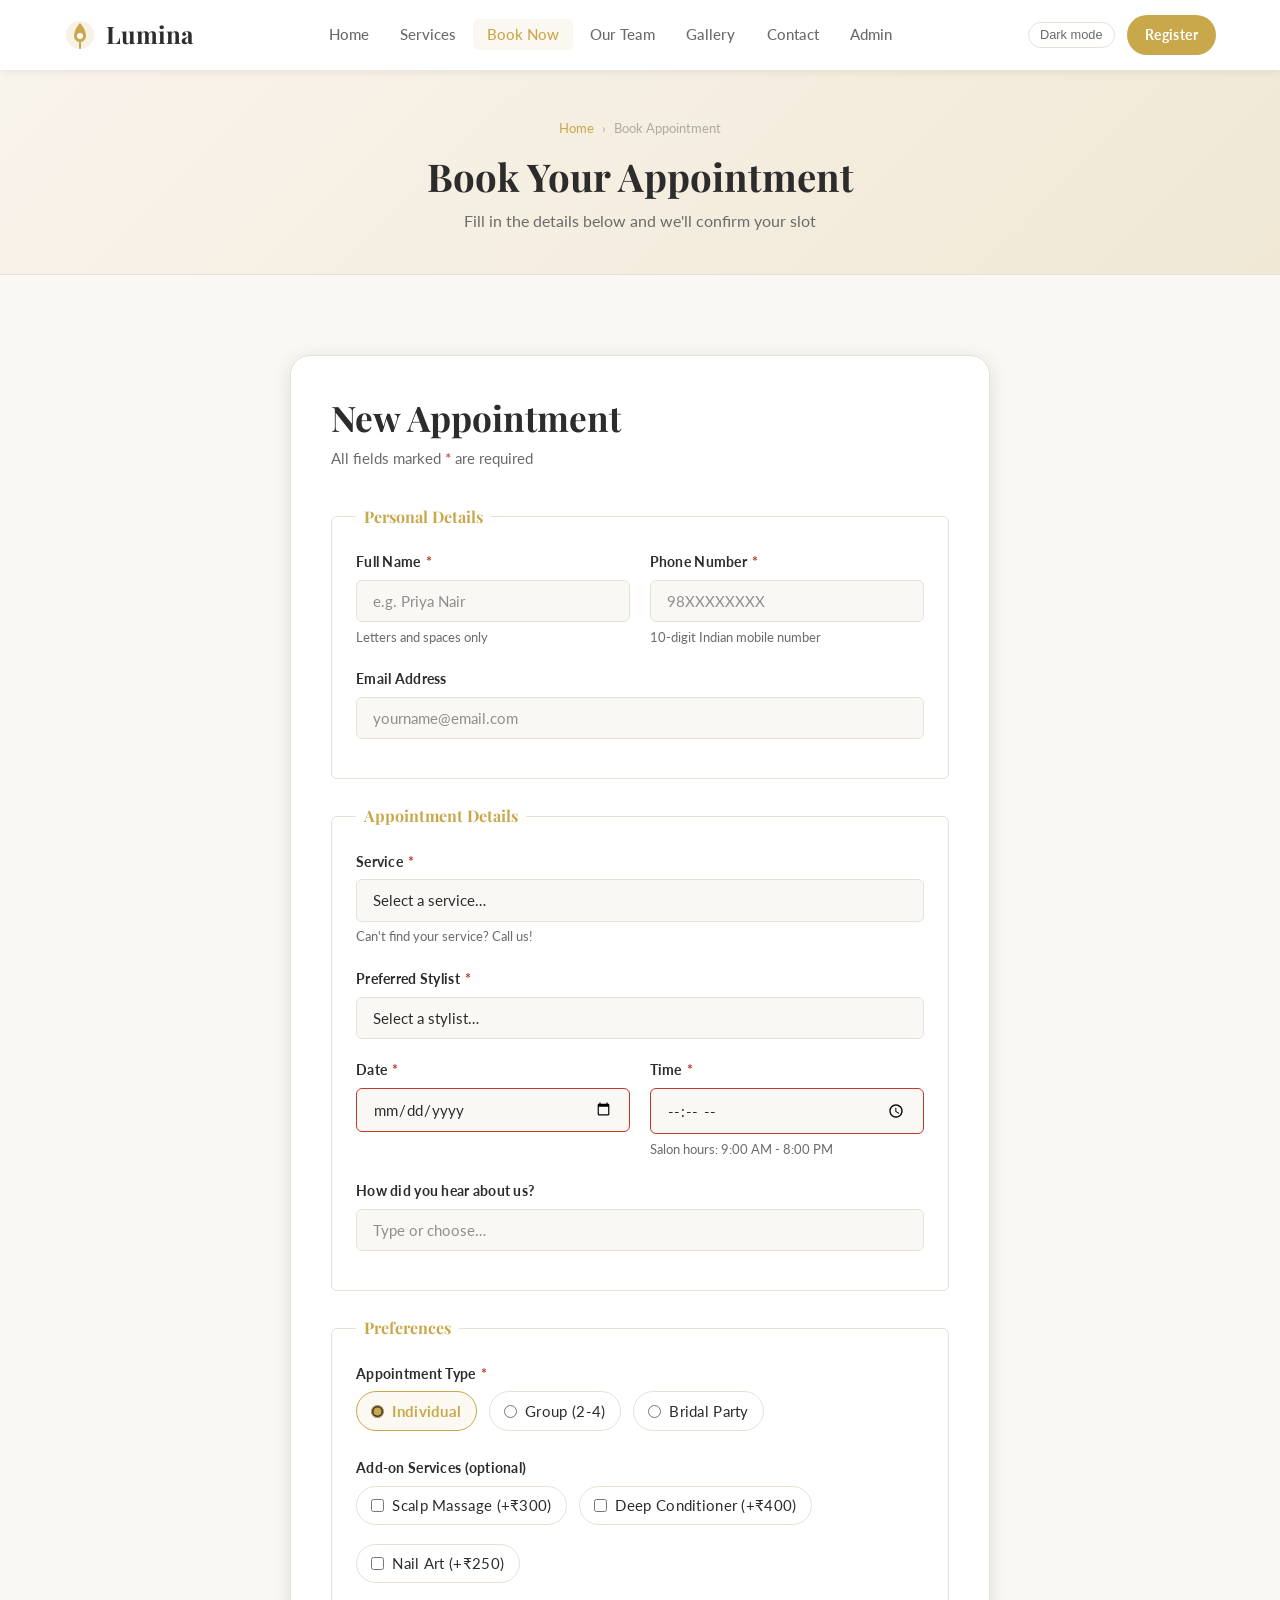
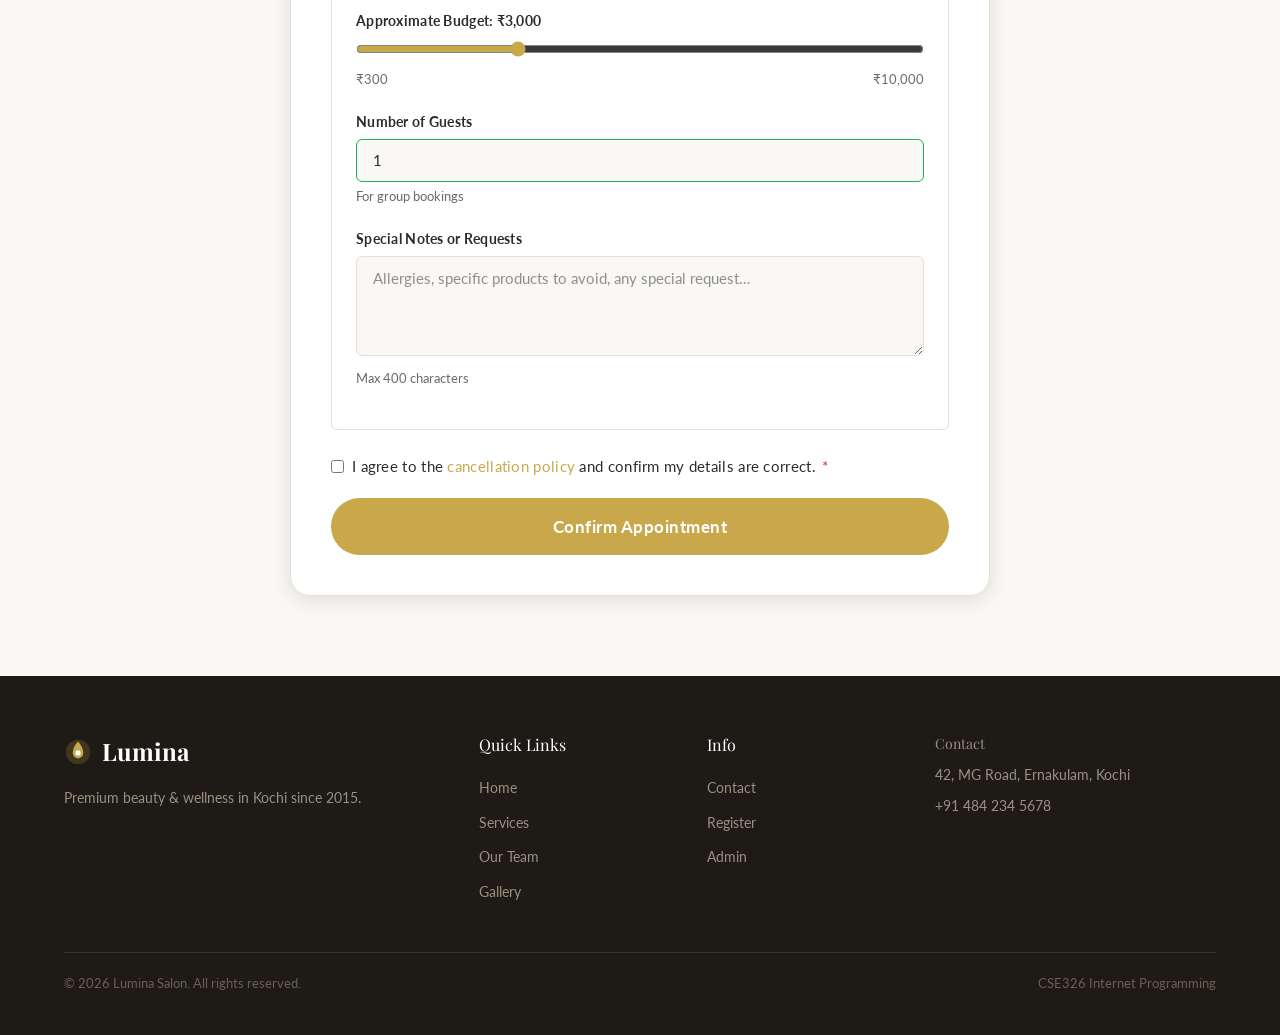
==== booking.html @ f9ce4bd1 "initial project setup: folder structure, gitignore, readme" ====
<!DOCTYPE html>
<html lang="en">
<head>
  <meta charset="UTF-8">
  <meta name="viewport" content="width=device-width, initial-scale=1.0">
  <title>Book an Appointment | Lumina Salon</title>
  <meta name="description" content="Book your salon appointment online at Lumina Salon, Kochi. Choose your service, stylist, and preferred time slot.">
  <meta name="keywords" content="book appointment, salon booking, Kochi salon">
  <meta property="og:title" content="Book Appointment | Lumina Salon">
  <meta property="og:type" content="website">
  <link rel="icon" href="assets/icons/favicon.svg" type="image/svg+xml">
  <link rel="preconnect" href="https://fonts.googleapis.com">
  <link rel="preconnect" href="https://fonts.gstatic.com" crossorigin>
  <link href="https://fonts.googleapis.com/css2?family=Playfair+Display:wght@400;700&family=Lato:wght@400;700&display=swap" rel="stylesheet">
  <link rel="stylesheet" href="css/style.css">
</head>
<body>

  <a href="#main-content" class="skip-link">Skip to content</a>

  <header class="site-header" role="banner">
    <nav class="nav-container" aria-label="Main navigation">
      <a href="index.html" class="nav-logo" aria-label="Lumina Salon home">
        <svg width="32" height="32" viewBox="0 0 32 32" fill="none" aria-hidden="true">
          <circle cx="16" cy="16" r="14" fill="#c9a84c" opacity="0.15"/>
          <path d="M16 4 C16 4 22 10 22 17 C22 20.3 19.3 23 16 23 C12.7 23 10 20.3 10 17 C10 10 16 4 16 4Z" fill="#c9a84c"/>
          <circle cx="16" cy="17" r="3" fill="#fff"/>
          <line x1="16" y1="23" x2="16" y2="29" stroke="#c9a84c" stroke-width="2" stroke-linecap="round"/>
        </svg>
        <span>Lumina</span>
      </a>
      <input type="checkbox" id="navToggle" class="nav-toggle" aria-hidden="true">
      <label for="navToggle" class="hamburger" aria-label="Toggle menu">
        <span></span><span></span><span></span>
      </label>
      <ul class="nav-links" role="list">
        <li><a href="index.html"        class="nav-link">Home</a></li>
        <li><a href="services.html"     class="nav-link">Services</a></li>
        <li><a href="booking.html"      class="nav-link">Book Now</a></li>
        <li><a href="staff.html"        class="nav-link">Our Team</a></li>
        <li><a href="gallery.html"      class="nav-link">Gallery</a></li>
        <li><a href="contact.html"      class="nav-link">Contact</a></li>
        <li><a href="appointments.html" class="nav-link">Admin</a></li>
      </ul>
      <div class="nav-actions">
        <button id="themeToggle" class="theme-toggle" aria-label="Toggle dark mode">Dark mode</button>
        <a href="register.html" class="btn btn-primary btn-sm">Register</a>
      </div>
    </nav>
  </header>

  <main id="main-content">

    <div class="page-hero">
      <div class="container">
        <nav aria-label="Breadcrumb" class="breadcrumb">
          <a href="index.html">Home</a>
          <span aria-hidden="true">›</span>
          <span aria-current="page">Book Appointment</span>
        </nav>
        <h1>Book Your Appointment</h1>
        <p>Fill in the details below and we'll confirm your slot</p>
      </div>
    </div>

    <!-- ======================================================
         BOOKING FORM
         Unit II: Forms, fieldset, legend, label-for pairing
         Unit II: input types: text, email, tel, date, time, select,
                  datalist, radio, checkbox, textarea, range
         Unit II: attributes: required, pattern, min, max,
                  placeholder, autocomplete
         Unit II: HTML5 validation
    ====================================================== -->
    <section class="section" aria-labelledby="booking-form-heading">
      <div class="container">
        <div class="form-card">
          <h2 id="booking-form-heading" class="form-title">New Appointment</h2>
          <p class="form-subtitle">All fields marked <span style="color:var(--color-danger)">*</span> are required</p>

          <form id="bookingForm" novalidate autocomplete="on">

            <!-- Personal details fieldset - Unit II: fieldset/legend -->
            <fieldset>
              <legend>Personal Details</legend>

              <div class="form-row">
                <div class="form-group">
                  <!-- Unit II: label for pairing -->
                  <label for="bookName">Full Name <span class="required">*</span></label>
                  <!-- Unit II: text input, required, pattern, placeholder, autocomplete -->
                  <input type="text" id="bookName" name="name"
                    required minlength="3" maxlength="60"
                    placeholder="e.g. Priya Nair"
                    autocomplete="name"
                    pattern="[A-Za-z\s]{3,60}"
                    aria-describedby="nameHint">
                  <small id="nameHint" class="form-hint">Letters and spaces only</small>
                </div>

                <div class="form-group">
                  <label for="bookPhone">Phone Number <span class="required">*</span></label>
                  <!-- Unit II: tel input, pattern for Indian mobile numbers -->
                  <input type="tel" id="bookPhone" name="phone"
                    required
                    placeholder="98XXXXXXXX"
                    autocomplete="tel"
                    pattern="[6-9][0-9]{9}"
                    maxlength="10"
                    aria-describedby="phoneHint">
                  <small id="phoneHint" class="form-hint">10-digit Indian mobile number</small>
                </div>
              </div>

              <div class="form-group">
                <label for="bookEmail">Email Address</label>
                <!-- Unit II: email input, autocomplete -->
                <input type="email" id="bookEmail" name="email"
                  placeholder="yourname@email.com"
                  autocomplete="email">
              </div>
            </fieldset>

            <!-- Appointment details fieldset -->
            <fieldset>
              <legend>Appointment Details</legend>

              <div class="form-group">
                <label for="bookService">Service <span class="required">*</span></label>
                <!-- Unit II: select element -->
                <select id="bookService" name="service" required aria-describedby="serviceHint">
                  <option value="" disabled selected>Select a service&hellip;</option>
                  <optgroup label="Hair">
                    <option value="Haircut & Styling">Haircut &amp; Styling - &#8377;800</option>
                    <option value="Blowout & Styling">Blowout &amp; Styling - &#8377;1,200</option>
                    <option value="Keratin Treatment">Keratin Treatment - &#8377;5,500</option>
                    <option value="Hair Coloring">Hair Coloring - &#8377;3,500</option>
                    <option value="Deep Conditioning">Deep Conditioning - &#8377;1,000</option>
                    <option value="Head Massage">Head Massage - &#8377;600</option>
                  </optgroup>
                  <optgroup label="Skin &amp; Beauty">
                    <option value="Classic Facial">Classic Facial - &#8377;1,800</option>
                    <option value="Anti-Ageing Facial">Anti-Ageing Facial - &#8377;2,800</option>
                    <option value="Eyebrow Threading & Shaping">Eyebrow Threading &amp; Shaping - &#8377;300</option>
                    <option value="Waxing (Full Body)">Waxing (Full Body) - &#8377;2,200</option>
                    <option value="Manicure & Pedicure Combo">Manicure &amp; Pedicure Combo - &#8377;1,500</option>
                  </optgroup>
                  <optgroup label="Bridal &amp; Special">
                    <option value="Bridal Makeup">Bridal Makeup - &#8377;8,000</option>
                    <option value="Party Makeup">Party Makeup - &#8377;3,500</option>
                  </optgroup>
                </select>
                <small id="serviceHint" class="form-hint">Can't find your service? Call us!</small>
              </div>

              <div class="form-group">
                <label for="bookStylist">Preferred Stylist <span class="required">*</span></label>
                <!-- Unit II: select, datalist alternative shown below -->
                <select id="bookStylist" name="stylist" required>
                  <option value="" disabled selected>Select a stylist&hellip;</option>
                  <option value="Meena Krishnan">Meena Krishnan</option>
                  <option value="Ritika Verma">Ritika Verma</option>
                  <option value="Sana Qureshi">Sana Qureshi</option>
                  <option value="Divya Pillai">Divya Pillai</option>
                </select>
              </div>

              <div class="form-row">
                <div class="form-group">
                  <label for="bookDate">Date <span class="required">*</span></label>
                  <!-- Unit II: date input, min attribute -->
                  <input type="date" id="bookDate" name="date"
                    required
                    autocomplete="off">
                </div>

                <div class="form-group">
                  <label for="bookTime">Time <span class="required">*</span></label>
                  <!-- Unit II: time input, min, max -->
                  <input type="time" id="bookTime" name="time"
                    required
                    min="09:00" max="20:00"
                    autocomplete="off"
                    aria-describedby="timeHint">
                  <small id="timeHint" class="form-hint">Salon hours: 9:00 AM - 8:00 PM</small>
                </div>
              </div>

              <!-- Unit II: datalist element -->
              <div class="form-group">
                <label for="bookReferral">How did you hear about us?</label>
                <input type="text" id="bookReferral" name="referral"
                  list="referralSources"
                  placeholder="Type or choose&hellip;"
                  autocomplete="off">
                <datalist id="referralSources">
                  <option value="Instagram">
                  <option value="Facebook">
                  <option value="Google Search">
                  <option value="Friend or Family">
                  <option value="Walk-in">
                  <option value="Other">
                </datalist>
              </div>
            </fieldset>

            <!-- Preferences fieldset -->
            <fieldset>
              <legend>Preferences</legend>

              <!-- Unit II: radio inputs -->
              <div class="form-group">
                <label>Appointment Type <span class="required">*</span></label>
                <div class="radio-group" role="radiogroup" aria-label="Appointment type">
                  <label class="radio-label">
                    <input type="radio" name="appointmentType" value="Individual" checked>
                    <span>Individual</span>
                  </label>
                  <label class="radio-label">
                    <input type="radio" name="appointmentType" value="Group">
                    <span>Group (2-4)</span>
                  </label>
                  <label class="radio-label">
                    <input type="radio" name="appointmentType" value="Bridal Party">
                    <span>Bridal Party</span>
                  </label>
                </div>
              </div>

              <!-- Unit II: checkbox inputs -->
              <div class="form-group">
                <label>Add-on Services (optional)</label>
                <div class="checkbox-group">
                  <label class="checkbox-label">
                    <input type="checkbox" name="addons" value="Scalp Massage">
                    <span>Scalp Massage (+&#8377;300)</span>
                  </label>
                  <label class="checkbox-label">
                    <input type="checkbox" name="addons" value="Deep Conditioner">
                    <span>Deep Conditioner (+&#8377;400)</span>
                  </label>
                  <label class="checkbox-label">
                    <input type="checkbox" name="addons" value="Nail Art">
                    <span>Nail Art (+&#8377;250)</span>
                  </label>
                </div>
              </div>

              <!-- Unit II: range input -->
              <div class="form-group">
                <label for="budgetRange">Approximate Budget: <strong id="budgetDisplay">&#8377;3,000</strong></label>
                <input type="range" id="budgetRange" name="budget"
                  min="300" max="10000" step="100" value="3000"
                  aria-label="Budget range">
                <div class="range-label">
                  <span>&#8377;300</span><span>&#8377;10,000</span>
                </div>
              </div>

              <!-- Unit II: number input -->
              <div class="form-group">
                <label for="guestCount">Number of Guests</label>
                <input type="number" id="guestCount" name="guestCount"
                  min="1" max="20" value="1"
                  placeholder="1"
                  aria-describedby="guestHint">
                <small id="guestHint" class="form-hint">For group bookings</small>
              </div>

              <!-- Unit II: textarea -->
              <div class="form-group">
                <label for="bookNotes">Special Notes or Requests</label>
                <textarea id="bookNotes" name="notes"
                  rows="3"
                  maxlength="400"
                  placeholder="Allergies, specific products to avoid, any special request&hellip;"
                  aria-describedby="notesHint"></textarea>
                <small id="notesHint" class="form-hint">Max 400 characters</small>
              </div>
            </fieldset>

            <div class="form-group">
              <label class="checkbox-label" style="border:none; padding:0;">
                <input type="checkbox" id="bookAgree" name="agree" required>
                <span>I agree to the <a href="contact.html">cancellation policy</a> and confirm my details are correct. <span class="required">*</span></span>
              </label>
            </div>

            <button type="submit" class="btn btn-primary w-full" style="font-size:1.05rem; padding:1rem;">
              Confirm Appointment
            </button>

          </form>
        </div>
      </div>
    </section>

  </main>

  <footer class="site-footer" role="contentinfo">
    <div class="container">
      <div class="footer-grid">
        <div class="footer-brand">
          <a href="index.html" class="nav-logo" style="margin-bottom:0.9rem; display:flex; color:#fff;">
            <svg width="28" height="28" viewBox="0 0 32 32" fill="none" aria-hidden="true">
              <circle cx="16" cy="16" r="14" fill="#c9a84c" opacity="0.2"/>
              <path d="M16 4 C16 4 22 10 22 17 C22 20.3 19.3 23 16 23 C12.7 23 10 20.3 10 17 C10 10 16 4 16 4Z" fill="#c9a84c"/>
              <circle cx="16" cy="17" r="3" fill="#fff"/>
            </svg>
            <span style="color:#fff;">Lumina</span>
          </a>
          <p class="footer-desc">Premium beauty &amp; wellness in Kochi since 2015.</p>
        </div>
        <div>
          <p class="footer-heading">Quick Links</p>
          <ul class="footer-links">
            <li><a href="index.html">Home</a></li>
            <li><a href="services.html">Services</a></li>
            <li><a href="staff.html">Our Team</a></li>
            <li><a href="gallery.html">Gallery</a></li>
          </ul>
        </div>
        <div>
          <p class="footer-heading">Info</p>
          <ul class="footer-links">
            <li><a href="contact.html">Contact</a></li>
            <li><a href="register.html">Register</a></li>
            <li><a href="appointments.html">Admin</a></li>
          </ul>
        </div>
        <address class="footer-contact" style="font-style:normal;">
          <p class="footer-heading" style="font-style:normal;">Contact</p>
          <p>42, MG Road, Ernakulam, Kochi</p>
          <p><a href="tel:+914842345678" style="color:#9a9080;">+91 484 234 5678</a></p>
        </address>
      </div>
      <div class="footer-bottom">
        <p>&copy; <time datetime="2026">2026</time> Lumina Salon. All rights reserved.</p>
        <p>CSE326 Internet Programming</p>
      </div>
    </div>
  </footer>

  <script src="js/store.js"></script>
  <script src="js/main.js"></script>
  <script>
    // Set min date to today
    var dateInput = document.getElementById("bookDate");
    if (dateInput) {
      dateInput.min = new Date().toISOString().slice(0, 10);
    }

    // Live budget display
    var rangeInput   = document.getElementById("budgetRange");
    var budgetDisplay = document.getElementById("budgetDisplay");
    if (rangeInput) {
      rangeInput.addEventListener("input", function () {
        budgetDisplay.textContent = "\u20B9" + parseInt(this.value).toLocaleString("en-IN");
      });
    }

    // Form submit handler
    var form = document.getElementById("bookingForm");
    if (form) {
      form.addEventListener("submit", function (e) {
        e.preventDefault();

        // Basic HTML5 validation check
        if (!form.checkValidity()) {
          form.reportValidity();
          return;
        }

        var data = {
          name:    document.getElementById("bookName").value.trim(),
          phone:   document.getElementById("bookPhone").value.trim(),
          email:   document.getElementById("bookEmail").value.trim(),
          service: document.getElementById("bookService").value,
          stylist: document.getElementById("bookStylist").value,
          date:    document.getElementById("bookDate").value,
          time:    document.getElementById("bookTime").value,
          notes:   document.getElementById("bookNotes").value.trim()
        };

        var result = addBooking(data);
        if (result.ok) {
          showToast("Appointment booked! We'll confirm shortly.");
          form.reset();
          budgetDisplay.textContent = "\u20B93,000";
        } else {
          showToast(result.message, "error");
        }
      });
    }
  </script>
</body>
</html>
---- css/style.css ----
/* ============================================================
   Lumina Salon - Main Stylesheet
   Course: CSE326 Internet Programming
   Unit III: External CSS, organized in sections
   ============================================================ */

/* Unit III: CSS Variables for the theme */
:root {
  --color-bg: #faf8f5;
  --color-surface: #ffffff;
  --color-primary: #c9a84c;        /* gold accent */
  --color-primary-dark: #a8873a;
  --color-secondary: #d4a0a0;      /* rose accent */
  --color-text: #2c2c2c;
  --color-text-muted: #6b6b6b;
  --color-border: #e8e0d5;
  --color-danger: #c0392b;
  --color-success: #27ae60;
  --color-warning: #e67e22;
  --color-info: #2980b9;

  --shadow-sm: 0 2px 8px rgba(0,0,0,0.07);
  --shadow-md: 0 4px 20px rgba(0,0,0,0.11);
  --shadow-lg: 0 8px 40px rgba(0,0,0,0.14);

  --radius-sm: 6px;
  --radius-md: 12px;
  --radius-lg: 20px;

  --font-heading: 'Playfair Display', Georgia, serif;
  --font-body: 'Lato', 'Segoe UI', Arial, sans-serif;

  --transition: 0.25s ease;
  --max-width: 1200px;
  --header-height: 70px;
}

/* Unit III: Dark theme via data attribute */
[data-theme="dark"] {
  --color-bg: #1a1814;
  --color-surface: #252220;
  --color-text: #f0ebe0;
  --color-text-muted: #a09880;
  --color-border: #3a3530;
}

/* ---- Reset & Base ---- */
*, *::before, *::after {
  box-sizing: border-box;
  margin: 0;
  padding: 0;
}

html {
  scroll-behavior: smooth;
  font-size: 16px; /* base for rem units - Unit III */
}

body {
  font-family: var(--font-body);
  background-color: var(--color-bg);
  color: var(--color-text);
  line-height: 1.65;
  min-height: 100vh;
  display: flex;
  flex-direction: column;
  transition: background-color var(--transition), color var(--transition);
}

/* Unit II: Skip to content - Accessibility */
.skip-link {
  position: absolute;
  top: -60px;
  left: 1rem;
  background: var(--color-primary);
  color: #fff;
  padding: 0.5rem 1rem;
  border-radius: var(--radius-sm);
  font-weight: 700;
  z-index: 9999;
  transition: top var(--transition);
}

.skip-link:focus {
  top: 1rem; /* Unit III: :focus pseudo-class */
}

/* ---- Typography - Unit III ---- */
h1, h2, h3, h4, h5 {
  font-family: var(--font-heading);
  color: var(--color-text);
  line-height: 1.25;
}

h1 { font-size: clamp(2rem, 5vw, 3.5rem); }
h2 { font-size: clamp(1.5rem, 3vw, 2.2rem); }
h3 { font-size: 1.3rem; }
h4 { font-size: 1.1rem; }

p { margin-bottom: 1rem; }

a {
  color: var(--color-primary);
  text-decoration: none;
  transition: color var(--transition);
}

/* Unit III: Attribute selector - links starting with https */
a[href^="https"]:not(.btn):not(.nav-link)::after {
  content: "";
}

a:hover { color: var(--color-primary-dark); }

img {
  max-width: 100%;
  display: block;
}

ul { list-style: none; }

main {
  flex: 1;
  padding-top: var(--header-height);
}

.container {
  width: 90%;
  max-width: var(--max-width);
  margin: 0 auto;
}

.section {
  padding: 5rem 0;
}

.section-title {
  text-align: center;
  margin-bottom: 0.5rem;
}

.section-subtitle {
  text-align: center;
  color: var(--color-text-muted);
  margin-bottom: 3rem;
  font-size: 1.05rem;
}

/* Unit III: ::first-letter pseudo-element */
.section-title::first-letter {
  color: var(--color-primary);
}

/* ---- Buttons - Unit III: transitions ---- */
.btn {
  display: inline-block;
  padding: 0.75rem 1.75rem;
  border-radius: 50px;
  font-family: var(--font-body);
  font-size: 0.95rem;
  font-weight: 700;
  cursor: pointer;
  border: 2px solid transparent;
  text-align: center;
  transition: background var(--transition), color var(--transition),
              transform var(--transition), box-shadow var(--transition);
  letter-spacing: 0.03em;
}

.btn:focus {
  outline: 3px solid var(--color-primary);
  outline-offset: 3px;
}

.btn-primary {
  background: var(--color-primary);
  color: #fff;
}

.btn-primary:hover {
  background: var(--color-primary-dark);
  color: #fff;
  transform: translateY(-2px);
  box-shadow: var(--shadow-md);
}

.btn-outline {
  background: transparent;
  border-color: var(--color-primary);
  color: var(--color-primary);
}

.btn-outline:hover {
  background: var(--color-primary);
  color: #fff;
  transform: translateY(-2px);
}

.btn-danger {
  background: var(--color-danger);
  color: #fff;
  padding: 0.4rem 0.9rem;
  font-size: 0.85rem;
}

.btn-danger:hover {
  background: #a93226;
  transform: none;
}

.btn-sm {
  padding: 0.4rem 1rem;
  font-size: 0.85rem;
}

/* Unit III: @keyframes - button pulse */
@keyframes pulse {
  0%, 100% { box-shadow: 0 0 0 0 rgba(201,168,76,0.4); }
  50% { box-shadow: 0 0 0 10px rgba(201,168,76,0); }
}

.btn-primary.pulse {
  animation: pulse 2s infinite;
}

/* ---- Header & Navigation - Unit III: Flexbox ---- */
.site-header {
  position: fixed;
  top: 0;
  left: 0;
  right: 0;
  height: var(--header-height);
  background: var(--color-surface);
  box-shadow: var(--shadow-sm);
  z-index: 1000;
  /* Unit III: Sticky positioning */
}

.nav-container {
  display: flex;             /* Unit III: Flexbox */
  align-items: center;
  justify-content: space-between;
  height: 100%;
  width: 90%;
  max-width: var(--max-width);
  margin: 0 auto;
}

.nav-logo {
  display: flex;
  align-items: center;
  gap: 0.6rem;
  font-family: var(--font-heading);
  font-size: 1.5rem;
  color: var(--color-text);
  font-weight: 700;
}

.nav-logo svg {
  flex-shrink: 0;
}

.nav-links {
  display: flex;
  gap: 0.25rem;
  align-items: center;
}

.nav-link {
  padding: 0.4rem 0.85rem;
  border-radius: var(--radius-sm);
  color: var(--color-text-muted);
  font-size: 0.92rem;
  font-weight: 500;
  transition: color var(--transition), background var(--transition);
}

.nav-link:hover,
.nav-link.active {
  color: var(--color-primary);
  background: rgba(201,168,76,0.08);
}

.nav-actions {
  display: flex;
  align-items: center;
  gap: 0.75rem;
}

/* Theme toggle */
.theme-toggle {
  background: none;
  border: 1.5px solid var(--color-border);
  border-radius: 50px;
  padding: 0.3rem 0.7rem;
  cursor: pointer;
  font-size: 0.8rem;
  color: var(--color-text-muted);
  transition: border-color var(--transition), color var(--transition);
}

.theme-toggle:hover {
  border-color: var(--color-primary);
  color: var(--color-primary);
}

/* Hamburger - pure CSS checkbox hack, Unit III */
.nav-toggle {
  display: none;
}

.hamburger {
  display: none;
  flex-direction: column;
  gap: 5px;
  cursor: pointer;
  padding: 4px;
}

.hamburger span {
  display: block;
  width: 24px;
  height: 2px;
  background: var(--color-text);
  transition: transform var(--transition), opacity var(--transition);
  border-radius: 2px;
}

/* ---- Hero Section ---- */
.hero {
  min-height: 92vh;
  display: flex;
  align-items: center;
  background: linear-gradient(135deg, #fdf6ec 0%, #f5e9d4 50%, #faf8f5 100%);
  position: relative;
  overflow: hidden;
}

/* Unit III: ::before pseudo-element for decorative background */
.hero::before {
  content: "";
  position: absolute;
  top: -100px;
  right: -100px;
  width: 500px;
  height: 500px;
  background: radial-gradient(circle, rgba(201,168,76,0.12) 0%, transparent 70%);
  border-radius: 50%;
}

.hero::after {
  content: "";
  position: absolute;
  bottom: -80px;
  left: -80px;
  width: 350px;
  height: 350px;
  background: radial-gradient(circle, rgba(212,160,160,0.1) 0%, transparent 70%);
  border-radius: 50%;
}

.hero-content {
  position: relative;
  z-index: 1;
  max-width: 650px;
}

/* Unit III: @keyframes animation */
@keyframes fadeSlideUp {
  from {
    opacity: 0;
    transform: translateY(30px);
  }
  to {
    opacity: 1;
    transform: translateY(0);
  }
}

.hero-content > * {
  animation: fadeSlideUp 0.7s ease both;
}

.hero-content h1 { animation-delay: 0.1s; }
.hero-content p  { animation-delay: 0.25s; }
.hero-content .hero-cta { animation-delay: 0.4s; }

.hero-tag {
  display: inline-block;
  background: rgba(201,168,76,0.12);
  color: var(--color-primary);
  padding: 0.3rem 1rem;
  border-radius: 50px;
  font-size: 0.85rem;
  font-weight: 700;
  letter-spacing: 0.08em;
  text-transform: uppercase;
  margin-bottom: 1rem;
}

.hero-title {
  margin-bottom: 1.25rem;
  color: var(--color-text);
}

.hero-title span {
  color: var(--color-primary);
}

.hero-desc {
  font-size: 1.1rem;
  color: var(--color-text-muted);
  margin-bottom: 2rem;
  max-width: 520px;
}

.hero-cta {
  display: flex;
  gap: 1rem;
  flex-wrap: wrap;
}

/* ---- Cards - Unit III: transitions, box-shadow ---- */
.cards-grid {
  display: grid;    /* Unit III: CSS Grid */
  grid-template-columns: repeat(auto-fit, minmax(260px, 1fr));
  gap: 1.75rem;
}

.card {
  background: var(--color-surface);
  border-radius: var(--radius-md);
  padding: 1.75rem;
  box-shadow: var(--shadow-sm);
  border: 1px solid var(--color-border);
  transition: transform var(--transition), box-shadow var(--transition);
}

.card:hover {
  transform: translateY(-5px);
  box-shadow: var(--shadow-md);
}

.card-icon {
  width: 50px;
  height: 50px;
  background: rgba(201,168,76,0.1);
  border-radius: var(--radius-sm);
  display: flex;
  align-items: center;
  justify-content: center;
  margin-bottom: 1rem;
}

.card-title {
  font-family: var(--font-heading);
  font-size: 1.15rem;
  margin-bottom: 0.4rem;
}

.card-price {
  color: var(--color-primary);
  font-weight: 700;
  font-size: 1.1rem;
  margin-bottom: 0.5rem;
}

.card-desc {
  color: var(--color-text-muted);
  font-size: 0.92rem;
}

/* ---- Service page cards ---- */
.service-card {
  background: var(--color-surface);
  border-radius: var(--radius-md);
  overflow: hidden;
  box-shadow: var(--shadow-sm);
  border: 1px solid var(--color-border);
  transition: transform var(--transition), box-shadow var(--transition);
}

.service-card:hover {
  transform: translateY(-6px);
  box-shadow: var(--shadow-md);
}

.service-card-img {
  width: 100%;
  height: 190px;
  object-fit: cover;
  background: linear-gradient(135deg, #f0e6d3, #e8d5b7);
}

.service-card-body {
  padding: 1.4rem;
}

.service-badge {
  display: inline-block;
  background: rgba(201,168,76,0.12);
  color: var(--color-primary);
  padding: 0.2rem 0.7rem;
  border-radius: 50px;
  font-size: 0.75rem;
  font-weight: 700;
  letter-spacing: 0.05em;
  text-transform: uppercase;
  margin-bottom: 0.6rem;
}

/* ---- Why Us section ---- */
.why-grid {
  display: grid;
  grid-template-columns: repeat(auto-fit, minmax(220px, 1fr));
  gap: 2rem;
  text-align: center;
}

.why-item .why-icon {
  width: 64px;
  height: 64px;
  background: linear-gradient(135deg, var(--color-primary), var(--color-secondary));
  border-radius: 50%;
  display: flex;
  align-items: center;
  justify-content: center;
  margin: 0 auto 1.1rem;
  color: #fff;
}

.why-title {
  font-family: var(--font-heading);
  font-size: 1.1rem;
  margin-bottom: 0.4rem;
}

/* ---- Testimonials ---- */
.testimonials-grid {
  display: grid;
  grid-template-columns: repeat(auto-fit, minmax(280px, 1fr));
  gap: 1.75rem;
}

.testimonial-card {
  background: var(--color-surface);
  border-radius: var(--radius-md);
  padding: 2rem;
  box-shadow: var(--shadow-sm);
  border: 1px solid var(--color-border);
  position: relative;
}

/* Unit III: ::before for decorative quote */
.testimonial-card::before {
  content: "\201C";
  font-family: var(--font-heading);
  font-size: 5rem;
  color: rgba(201,168,76,0.15);
  position: absolute;
  top: -10px;
  left: 1.2rem;
  line-height: 1;
}

.testimonial-stars {
  color: var(--color-primary);
  font-size: 1.1rem;
  margin-bottom: 0.75rem;
}

.testimonial-text {
  color: var(--color-text-muted);
  font-style: italic;
  margin-bottom: 1.2rem;
}

.testimonial-author {
  display: flex;
  align-items: center;
  gap: 0.75rem;
}

.testimonial-avatar {
  width: 44px;
  height: 44px;
  border-radius: 50%;
  background: linear-gradient(135deg, var(--color-primary), var(--color-secondary));
  display: flex;
  align-items: center;
  justify-content: center;
  color: #fff;
  font-weight: 700;
  font-size: 1rem;
  flex-shrink: 0;
}

.testimonial-name {
  font-weight: 700;
  font-size: 0.95rem;
}

.testimonial-role {
  font-size: 0.8rem;
  color: var(--color-text-muted);
}

/* ---- Tables - Unit II ---- */
.table-wrap {
  overflow-x: auto;
  border-radius: var(--radius-md);
  box-shadow: var(--shadow-sm);
  border: 1px solid var(--color-border);
}

table {
  width: 100%;
  border-collapse: collapse;
  background: var(--color-surface);
  font-size: 0.93rem;
}

caption {
  font-family: var(--font-heading);
  font-size: 1.1rem;
  font-weight: 700;
  padding: 1rem;
  text-align: left;
  color: var(--color-text);
}

thead tr {
  background: linear-gradient(135deg, var(--color-primary), var(--color-primary-dark));
  color: #fff;
}

thead th {
  padding: 1rem 1.1rem;
  text-align: left;
  font-size: 0.85rem;
  font-weight: 700;
  letter-spacing: 0.04em;
  text-transform: uppercase;
}

tbody tr {
  border-bottom: 1px solid var(--color-border);
  transition: background var(--transition);
}

/* Unit III: :nth-child pseudo-class */
tbody tr:nth-child(even) {
  background: rgba(201,168,76,0.03);
}

tbody tr:hover {
  background: rgba(201,168,76,0.07);
}

td {
  padding: 0.9rem 1.1rem;
  vertical-align: middle;
}

tfoot td {
  padding: 0.9rem 1.1rem;
  font-weight: 700;
  background: var(--color-bg);
  border-top: 2px solid var(--color-border);
}

/* ---- Forms - Unit II & III ---- */
.form-card {
  background: var(--color-surface);
  border-radius: var(--radius-lg);
  padding: 2.5rem;
  box-shadow: var(--shadow-md);
  border: 1px solid var(--color-border);
  max-width: 700px;
  margin: 0 auto;
}

.form-title {
  font-family: var(--font-heading);
  margin-bottom: 0.4rem;
}

.form-subtitle {
  color: var(--color-text-muted);
  margin-bottom: 2rem;
  font-size: 0.95rem;
}

fieldset {
  border: 1px solid var(--color-border);
  border-radius: var(--radius-sm);
  padding: 1.25rem 1.5rem;
  margin-bottom: 1.5rem;
}

legend {
  font-family: var(--font-heading);
  font-size: 1rem;
  font-weight: 700;
  color: var(--color-primary);
  padding: 0 0.5rem;
}

.form-group {
  margin-bottom: 1.2rem;
}

.form-row {
  display: grid;
  grid-template-columns: 1fr 1fr;
  gap: 1.2rem;
}

label {
  display: block;
  font-size: 0.88rem;
  font-weight: 700;
  color: var(--color-text);
  margin-bottom: 0.4rem;
  letter-spacing: 0.02em;
}

label .required {
  color: var(--color-danger);
  margin-left: 2px;
}

/* Unit III: Attribute selectors for form inputs */
input[type="text"],
input[type="email"],
input[type="tel"],
input[type="password"],
input[type="date"],
input[type="time"],
input[type="number"],
select,
textarea {
  width: 100%;
  padding: 0.7rem 1rem;
  border: 1.5px solid var(--color-border);
  border-radius: var(--radius-sm);
  font-family: var(--font-body);
  font-size: 0.95rem;
  color: var(--color-text);
  background: var(--color-bg);
  transition: border-color var(--transition), box-shadow var(--transition);
  appearance: none;
}

input:focus,
select:focus,
textarea:focus {
  outline: none;
  border-color: var(--color-primary);
  box-shadow: 0 0 0 3px rgba(201,168,76,0.15);
}

/* Unit III: :valid and :invalid pseudo-classes */
input:not(:placeholder-shown):valid {
  border-color: var(--color-success);
}

input:not(:placeholder-shown):invalid {
  border-color: var(--color-danger);
}

/* Unit III: ::placeholder pseudo-element */
input::placeholder,
textarea::placeholder {
  color: var(--color-text-muted);
  opacity: 0.75;
}

textarea {
  resize: vertical;
  min-height: 100px;
}

/* Custom radio and checkbox styling - Unit III */
.radio-group,
.checkbox-group {
  display: flex;
  flex-wrap: wrap;
  gap: 0.75rem;
  margin-top: 0.3rem;
}

.radio-label,
.checkbox-label {
  display: flex;
  align-items: center;
  gap: 0.5rem;
  cursor: pointer;
  font-weight: 400;
  font-size: 0.93rem;
  padding: 0.4rem 0.9rem;
  border: 1.5px solid var(--color-border);
  border-radius: 50px;
  transition: border-color var(--transition), background var(--transition);
  user-select: none;
}

/* Unit III: :checked pseudo-class */
.radio-label input:checked ~ span,
.checkbox-label input:checked ~ span {
  color: var(--color-primary);
  font-weight: 700;
}

.radio-label:has(input:checked),
.checkbox-label:has(input:checked) {
  border-color: var(--color-primary);
  background: rgba(201,168,76,0.07);
}

.radio-label input[type="radio"],
.checkbox-label input[type="checkbox"] {
  width: auto;
  accent-color: var(--color-primary);
}

/* Range slider */
input[type="range"] {
  width: 100%;
  accent-color: var(--color-primary);
  padding: 0;
}

.range-label {
  display: flex;
  justify-content: space-between;
  font-size: 0.8rem;
  color: var(--color-text-muted);
  margin-top: 0.3rem;
}

/* Unit III: :disabled pseudo-class */
input:disabled,
select:disabled,
textarea:disabled {
  opacity: 0.55;
  cursor: not-allowed;
  background: var(--color-border);
}

.form-hint {
  font-size: 0.8rem;
  color: var(--color-text-muted);
  margin-top: 0.3rem;
}

.form-error {
  font-size: 0.8rem;
  color: var(--color-danger);
  margin-top: 0.3rem;
  display: none;
}

/* ---- Status Badges ---- */
.badge {
  display: inline-block;
  padding: 0.25rem 0.75rem;
  border-radius: 50px;
  font-size: 0.78rem;
  font-weight: 700;
  letter-spacing: 0.04em;
  text-transform: uppercase;
}

.badge-pending   { background: rgba(230,126,34,0.12); color: var(--color-warning); }
.badge-confirmed { background: rgba(39,174,96,0.12);  color: var(--color-success); }
.badge-completed { background: rgba(41,128,185,0.12); color: var(--color-info); }
.badge-cancelled { background: rgba(192,57,43,0.12);  color: var(--color-danger); }

/* ---- Dashboard Cards ---- */
.dashboard-cards {
  display: grid;
  grid-template-columns: repeat(auto-fit, minmax(200px, 1fr));
  gap: 1.5rem;
  margin-bottom: 2.5rem;
}

.dash-card {
  background: var(--color-surface);
  border-radius: var(--radius-md);
  padding: 1.5rem;
  box-shadow: var(--shadow-sm);
  border-left: 4px solid var(--color-primary);
}

.dash-card-label {
  font-size: 0.82rem;
  font-weight: 700;
  color: var(--color-text-muted);
  letter-spacing: 0.05em;
  text-transform: uppercase;
  margin-bottom: 0.5rem;
}

.dash-card-value {
  font-family: var(--font-heading);
  font-size: 2rem;
  font-weight: 700;
  color: var(--color-primary);
}

/* ---- Gallery - Unit III: CSS Grid ---- */
.gallery-grid {
  display: grid;
  grid-template-columns: repeat(4, 1fr);   /* Unit III: CSS Grid */
  grid-auto-rows: 220px;
  gap: 1rem;
}

.gallery-item {
  overflow: hidden;
  border-radius: var(--radius-sm);
  position: relative;
  cursor: pointer;
}

/* Unit III: Child selector */
.gallery-item > img {
  width: 100%;
  height: 100%;
  object-fit: cover;
  transition: transform 0.4s ease;
}

.gallery-item:hover > img {
  transform: scale(1.07);
}

/* Gallery spans */
.gallery-item.wide  { grid-column: span 2; }
.gallery-item.tall  { grid-row: span 2; }

.gallery-overlay {
  position: absolute;
  inset: 0;
  background: linear-gradient(to top, rgba(0,0,0,0.6) 0%, transparent 50%);
  opacity: 0;
  transition: opacity var(--transition);
  display: flex;
  align-items: flex-end;
  padding: 1rem;
  color: #fff;
  font-size: 0.9rem;
}

.gallery-item:hover .gallery-overlay {
  opacity: 1;
}

/* ---- Staff profiles ---- */
.staff-grid {
  display: grid;
  grid-template-columns: repeat(auto-fit, minmax(240px, 1fr));
  gap: 2rem;
}

.staff-card {
  background: var(--color-surface);
  border-radius: var(--radius-md);
  overflow: hidden;
  box-shadow: var(--shadow-sm);
  border: 1px solid var(--color-border);
  text-align: center;
  transition: transform var(--transition), box-shadow var(--transition);
}

.staff-card:hover {
  transform: translateY(-5px);
  box-shadow: var(--shadow-md);
}

.staff-img {
  width: 100%;
  height: 220px;
  object-fit: cover;
  object-position: top;
}

.staff-body {
  padding: 1.4rem;
}

.staff-name {
  font-family: var(--font-heading);
  font-size: 1.15rem;
  margin-bottom: 0.2rem;
}

.staff-role {
  color: var(--color-primary);
  font-size: 0.85rem;
  font-weight: 700;
  letter-spacing: 0.04em;
  text-transform: uppercase;
  margin-bottom: 0.6rem;
}

.staff-bio {
  font-size: 0.88rem;
  color: var(--color-text-muted);
  margin-bottom: 1rem;
}

.staff-skills {
  display: flex;
  flex-wrap: wrap;
  gap: 0.4rem;
  justify-content: center;
}

.skill-tag {
  background: rgba(201,168,76,0.1);
  color: var(--color-primary);
  padding: 0.2rem 0.6rem;
  border-radius: 50px;
  font-size: 0.75rem;
  font-weight: 700;
}

/* ---- Footer - Unit II: footer semantic + Flexbox ---- */
.site-footer {
  background: #1e1a16;
  color: #c8bfb0;
  padding: 3.5rem 0 1.5rem;
  margin-top: auto;
}

.footer-grid {
  display: grid;
  grid-template-columns: 2fr 1fr 1fr 1.5fr;
  gap: 2.5rem;
  margin-bottom: 2.5rem;
}

.footer-brand .nav-logo {
  color: #fff;
  margin-bottom: 0.9rem;
}

.footer-desc {
  font-size: 0.88rem;
  line-height: 1.7;
  color: #9a9080;
}

.footer-heading {
  font-family: var(--font-heading);
  color: #fff;
  font-size: 1rem;
  margin-bottom: 1rem;
}

.footer-links li {
  margin-bottom: 0.5rem;
}

.footer-links a {
  color: #9a9080;
  font-size: 0.88rem;
  transition: color var(--transition);
}

.footer-links a:hover {
  color: var(--color-primary);
}

.footer-contact p {
  font-size: 0.88rem;
  color: #9a9080;
  margin-bottom: 0.5rem;
  display: flex;
  align-items: flex-start;
  gap: 0.5rem;
}

.footer-bottom {
  border-top: 1px solid #333;
  padding-top: 1.25rem;
  display: flex;
  justify-content: space-between;
  align-items: center;
  flex-wrap: wrap;
  gap: 0.5rem;
  font-size: 0.82rem;
  color: #6a6050;
}

/* ---- Page hero (inner pages) ---- */
.page-hero {
  background: linear-gradient(135deg, #f9f4ec 0%, #f0e8d5 100%);
  padding: 3rem 0 2.5rem;
  text-align: center;
  border-bottom: 1px solid var(--color-border);
}

.page-hero h1 {
  font-size: clamp(1.6rem, 3vw, 2.4rem);
  margin-bottom: 0.5rem;
}

.page-hero p {
  color: var(--color-text-muted);
  margin-bottom: 0;
}

/* Breadcrumb */
.breadcrumb {
  display: flex;
  align-items: center;
  gap: 0.5rem;
  font-size: 0.82rem;
  color: var(--color-text-muted);
  justify-content: center;
  margin-bottom: 0.75rem;
}

.breadcrumb a { color: var(--color-primary); }
.breadcrumb span { opacity: 0.5; }

/* ---- Toast notification ---- */
.toast-container {
  position: fixed;
  bottom: 2rem;
  right: 2rem;
  z-index: 9000;
  display: flex;
  flex-direction: column;
  gap: 0.75rem;
}

.toast {
  background: var(--color-surface);
  border-radius: var(--radius-md);
  padding: 1rem 1.5rem;
  box-shadow: var(--shadow-lg);
  border-left: 4px solid var(--color-success);
  font-size: 0.93rem;
  max-width: 320px;
  animation: slideInRight 0.3s ease;
}

.toast.error { border-left-color: var(--color-danger); }
.toast.warning { border-left-color: var(--color-warning); }

@keyframes slideInRight {
  from { opacity: 0; transform: translateX(50px); }
  to   { opacity: 1; transform: translateX(0); }
}

/* ---- Admin / Appointment table controls ---- */
.table-controls {
  display: flex;
  gap: 1rem;
  align-items: center;
  flex-wrap: wrap;
  margin-bottom: 1.5rem;
}

.search-input {
  flex: 1;
  min-width: 200px;
  padding: 0.65rem 1rem;
  border: 1.5px solid var(--color-border);
  border-radius: var(--radius-sm);
  font-family: var(--font-body);
  font-size: 0.93rem;
  background: var(--color-surface);
  color: var(--color-text);
  transition: border-color var(--transition);
}

.search-input:focus {
  outline: none;
  border-color: var(--color-primary);
}

.filter-select {
  padding: 0.65rem 1rem;
  border: 1.5px solid var(--color-border);
  border-radius: var(--radius-sm);
  font-family: var(--font-body);
  font-size: 0.93rem;
  background: var(--color-surface);
  color: var(--color-text);
  cursor: pointer;
}

/* ---- Login modal/page ---- */
.login-wrap {
  display: flex;
  align-items: center;
  justify-content: center;
  min-height: calc(100vh - var(--header-height));
  padding: 3rem 1rem;
}

.login-card {
  background: var(--color-surface);
  border-radius: var(--radius-lg);
  padding: 2.5rem;
  box-shadow: var(--shadow-md);
  width: 100%;
  max-width: 400px;
}

.login-logo {
  text-align: center;
  margin-bottom: 1.5rem;
}

/* ---- Opening hours & contact ---- */
.hours-table td, .hours-table th {
  padding: 0.7rem 1rem;
}

/* Unit III: :first-child pseudo-class */
.hours-table tbody tr:first-child {
  font-weight: 700;
}

/* ---- Video & Audio ---- */
.media-section {
  background: #1e1a16;
  padding: 4rem 0;
  color: #fff;
  text-align: center;
}

.media-section h2 {
  color: #fff;
  margin-bottom: 1rem;
}

video, audio {
  border-radius: var(--radius-md);
  max-width: 100%;
}

audio {
  width: 100%;
  margin-top: 1rem;
  accent-color: var(--color-primary);
}

/* ---- Map iframe ---- */
.map-wrap {
  border-radius: var(--radius-md);
  overflow: hidden;
  box-shadow: var(--shadow-sm);
  border: 1px solid var(--color-border);
}

.map-wrap iframe {
  width: 100%;
  height: 380px;
  border: none;
  display: block;
}

/* ---- Page-level grid layouts ---- */
.two-col {
  display: grid;
  grid-template-columns: 1fr 1fr;
  gap: 3rem;
  align-items: start;
}

.three-col {
  display: grid;
  grid-template-columns: repeat(3, 1fr);
  gap: 2rem;
}

/* ---- Availability table ---- */
.avail-table th,
.avail-table td {
  text-align: center;
  font-size: 0.85rem;
}

.avail-dot {
  display: inline-block;
  width: 10px;
  height: 10px;
  border-radius: 50%;
  background: var(--color-success);
}

.avail-dot.off {
  background: var(--color-border);
}

/* ---- Loader animation ---- */
@keyframes spin {
  to { transform: rotate(360deg); }
}

.loader {
  width: 32px;
  height: 32px;
  border: 3px solid var(--color-border);
  border-top-color: var(--color-primary);
  border-radius: 50%;
  animation: spin 0.7s linear infinite;
  margin: 2rem auto;
}

/* ---- SVG decorative divider ---- */
.divider-svg {
  display: block;
  width: 100%;
  height: 60px;
  overflow: hidden;
  line-height: 0;
}

/* ---- ::selection pseudo-element - Unit III ---- */
::selection {
  background: rgba(201,168,76,0.25);
  color: var(--color-text);
}

/* ---- Utility classes ---- */
.text-center { text-align: center; }
.text-muted  { color: var(--color-text-muted); }
.text-gold   { color: var(--color-primary); }
.mb-1  { margin-bottom: 0.5rem; }
.mb-2  { margin-bottom: 1rem; }
.mb-3  { margin-bottom: 1.5rem; }
.mb-4  { margin-bottom: 2rem; }
.mt-2  { margin-top: 1rem; }
.mt-3  { margin-top: 1.5rem; }
.d-none { display: none !important; }
.w-full { width: 100%; }

/* ---- Price table page specific ---- */
.price-category {
  font-family: var(--font-heading);
  font-size: 1.3rem;
  color: var(--color-primary);
  padding: 1rem 1.1rem 0.5rem;
  border-bottom: 2px solid var(--color-border);
}

/* ---- Sibling selector example - Unit III ---- */
.form-group input + .form-hint {
  display: block;
}

/* ============================================================
   RESPONSIVE - Mobile first, Unit III
   ============================================================ */

/* 480px breakpoint */
@media (max-width: 480px) {
  .hero { min-height: 80vh; padding: 2rem 0; }
  .hero-cta { flex-direction: column; }
  .form-row { grid-template-columns: 1fr; }
  .footer-grid { grid-template-columns: 1fr; }
  .gallery-grid { grid-template-columns: repeat(2, 1fr); grid-auto-rows: 150px; }
  .gallery-item.wide,
  .gallery-item.tall { grid-column: span 1; grid-row: span 1; }
  .two-col { grid-template-columns: 1fr; }
  .three-col { grid-template-columns: 1fr; }
  .dashboard-cards { grid-template-columns: 1fr 1fr; }
  .table-controls { flex-direction: column; }
  .search-input { min-width: 100%; }
}

/* 768px breakpoint */
@media (max-width: 768px) {
  .nav-links {
    display: none;
    flex-direction: column;
    position: absolute;
    top: var(--header-height);
    left: 0;
    right: 0;
    background: var(--color-surface);
    box-shadow: var(--shadow-md);
    padding: 1rem 1.5rem 1.5rem;
    gap: 0.25rem;
  }

  .nav-toggle:checked ~ .nav-links {
    display: flex;
  }

  .hamburger {
    display: flex;
  }

  .nav-toggle:checked ~ .hamburger span:nth-child(1) {
    transform: translateY(7px) rotate(45deg);
  }
  .nav-toggle:checked ~ .hamburger span:nth-child(2) {
    opacity: 0;
  }
  .nav-toggle:checked ~ .hamburger span:nth-child(3) {
    transform: translateY(-7px) rotate(-45deg);
  }

  .site-header {
    position: fixed;
  }

  .footer-grid { grid-template-columns: 1fr 1fr; }

  .gallery-grid {
    grid-template-columns: repeat(2, 1fr);
    grid-auto-rows: 180px;
  }

  .gallery-item.wide { grid-column: span 2; }
  .gallery-item.tall { grid-row: span 1; }

  .two-col { grid-template-columns: 1fr; gap: 2rem; }
  .three-col { grid-template-columns: 1fr 1fr; }
}

/* 1024px breakpoint */
@media (max-width: 1024px) {
  .footer-grid { grid-template-columns: 1fr 1fr; gap: 2rem; }
  .gallery-grid { grid-template-columns: repeat(3, 1fr); }
}
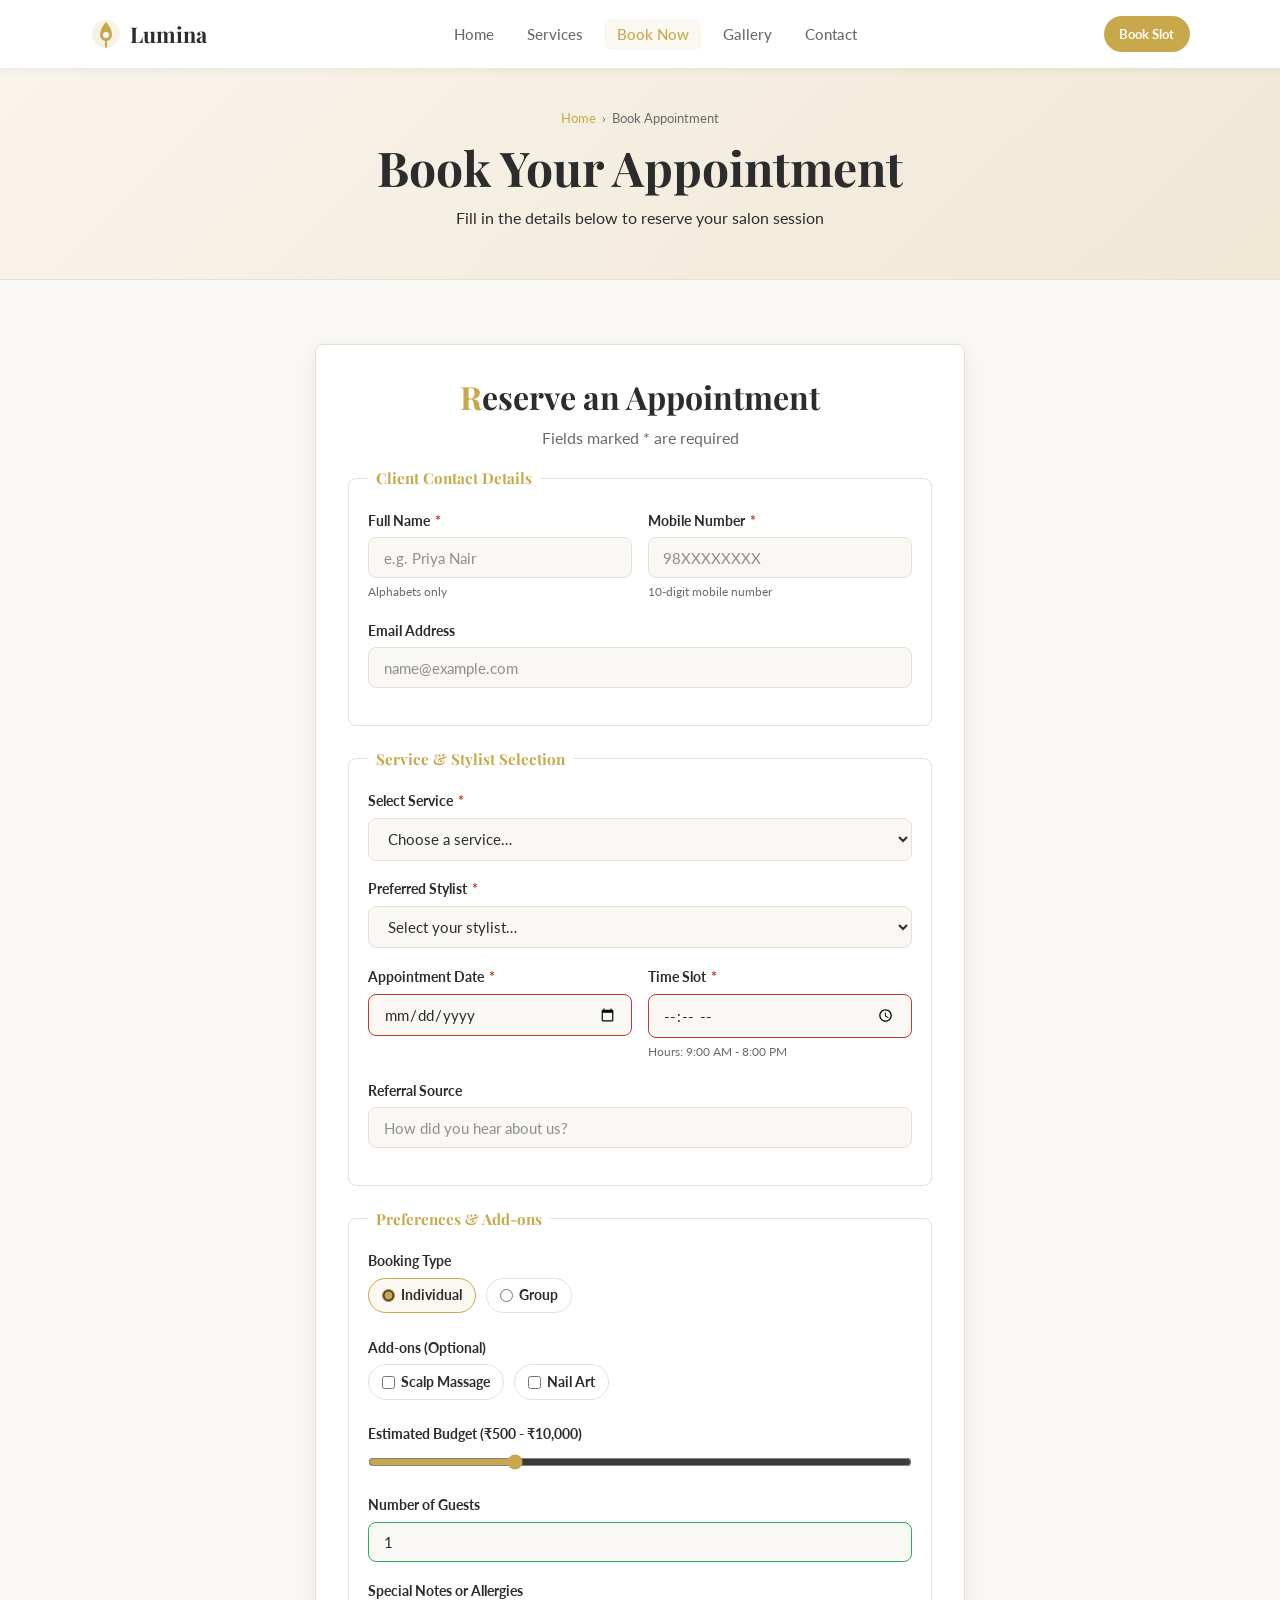
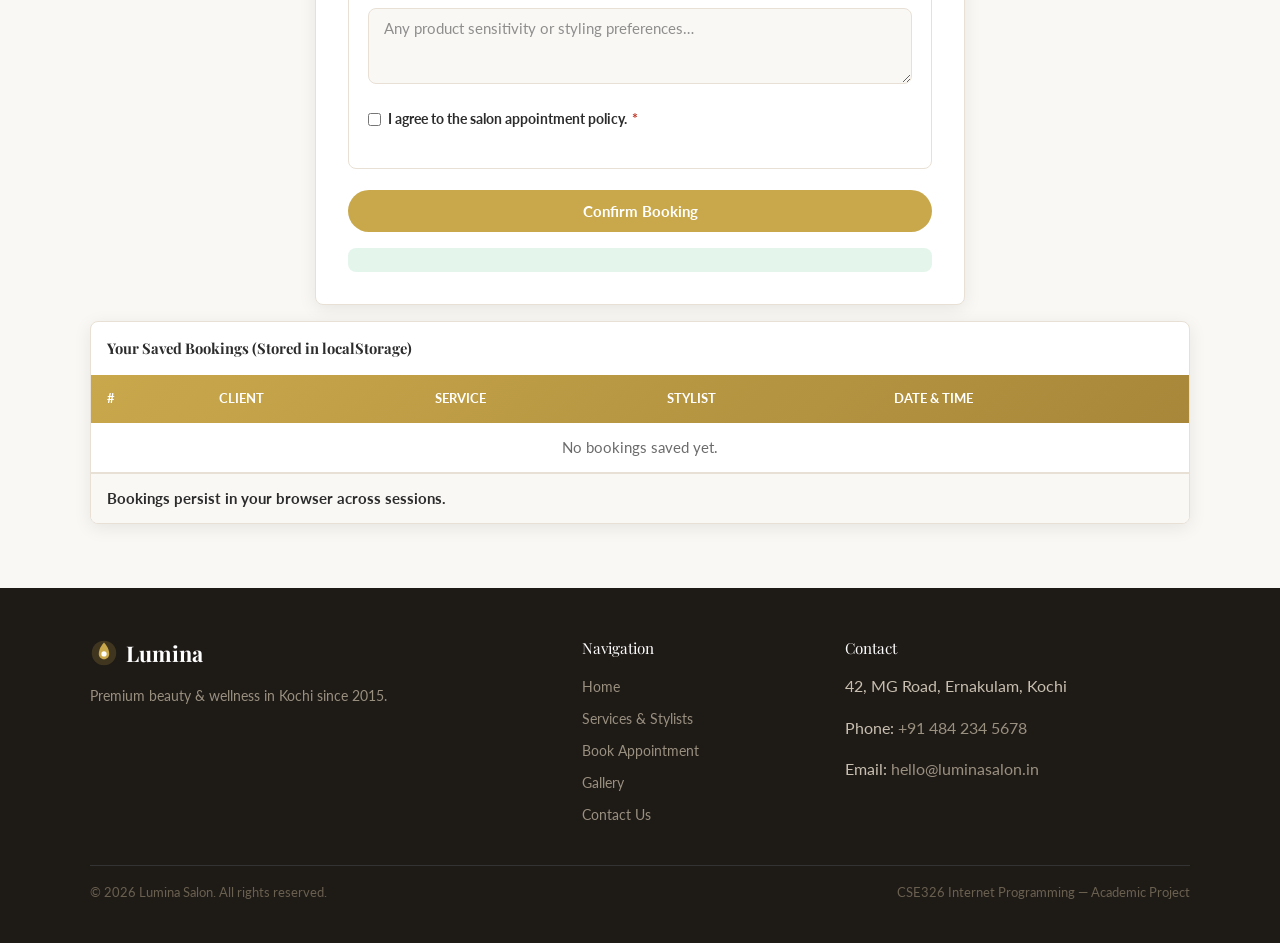
==== commit fd37ce16: "simplify to 5 pages and streamline js and css" ====
--- a/booking.html
+++ b/booking.html
@@ -1,13 +1,16 @@
 <!DOCTYPE html>
+<!-- Unit I: Valid HTML5 document structure -->
 <html lang="en">
 <head>
+  <!-- Unit I: SEO meta tags -->
   <meta charset="UTF-8">
   <meta name="viewport" content="width=device-width, initial-scale=1.0">
-  <title>Book an Appointment | Lumina Salon</title>
+  <title>Book an Appointment | Lumina Salon - Kochi</title>
   <meta name="description" content="Book your salon appointment online at Lumina Salon, Kochi. Choose your service, stylist, and preferred time slot.">
-  <meta name="keywords" content="book appointment, salon booking, Kochi salon">
+  <meta name="keywords" content="book appointment, salon booking, Kochi salon, hair, beauty">
   <meta property="og:title" content="Book Appointment | Lumina Salon">
   <meta property="og:type" content="website">
+  <meta property="og:url" content="https://pkneshwanorg-png.github.io/salon-management-system/booking.html">
   <link rel="icon" href="assets/icons/favicon.svg" type="image/svg+xml">
   <link rel="preconnect" href="https://fonts.googleapis.com">
   <link rel="preconnect" href="https://fonts.gstatic.com" crossorigin>
@@ -16,8 +19,10 @@
 </head>
 <body>
 
+  <!-- Unit II: Accessibility skip link -->
   <a href="#main-content" class="skip-link">Skip to content</a>
 
+  <!-- Unit II: Semantic header -->
   <header class="site-header" role="banner">
     <nav class="nav-container" aria-label="Main navigation">
       <a href="index.html" class="nav-logo" aria-label="Lumina Salon home">
@@ -29,22 +34,23 @@
         </svg>
         <span>Lumina</span>
       </a>
+
       <input type="checkbox" id="navToggle" class="nav-toggle" aria-hidden="true">
       <label for="navToggle" class="hamburger" aria-label="Toggle menu">
         <span></span><span></span><span></span>
       </label>
+
+      <!-- Unit I: Navigation hyperlinks (5 pages only) -->
       <ul class="nav-links" role="list">
-        <li><a href="index.html"        class="nav-link">Home</a></li>
-        <li><a href="services.html"     class="nav-link">Services</a></li>
-        <li><a href="booking.html"      class="nav-link">Book Now</a></li>
-        <li><a href="staff.html"        class="nav-link">Our Team</a></li>
-        <li><a href="gallery.html"      class="nav-link">Gallery</a></li>
-        <li><a href="contact.html"      class="nav-link">Contact</a></li>
-        <li><a href="appointments.html" class="nav-link">Admin</a></li>
+        <li><a href="index.html"    class="nav-link">Home</a></li>
+        <li><a href="services.html" class="nav-link">Services</a></li>
+        <li><a href="booking.html"  class="nav-link active" aria-current="page">Book Now</a></li>
+        <li><a href="gallery.html"  class="nav-link">Gallery</a></li>
+        <li><a href="contact.html"  class="nav-link">Contact</a></li>
       </ul>
-      <div class="nav-actions">
-        <button id="themeToggle" class="theme-toggle" aria-label="Toggle dark mode">Dark mode</button>
-        <a href="register.html" class="btn btn-primary btn-sm">Register</a>
+
+      <div>
+        <a href="booking.html" class="btn btn-primary btn-sm">Book Slot</a>
       </div>
     </nav>
   </header>
@@ -55,11 +61,11 @@
       <div class="container">
         <nav aria-label="Breadcrumb" class="breadcrumb">
           <a href="index.html">Home</a>
-          <span aria-hidden="true">›</span>
+          <span aria-hidden="true">&rsaquo;</span>
           <span aria-current="page">Book Appointment</span>
         </nav>
         <h1>Book Your Appointment</h1>
-        <p>Fill in the details below and we'll confirm your slot</p>
+        <p>Fill in the details below to reserve your salon session</p>
       </div>
     </div>
 
@@ -67,7 +73,7 @@
          BOOKING FORM
          Unit II: Forms, fieldset, legend, label-for pairing
          Unit II: input types: text, email, tel, date, time, select,
-                  datalist, radio, checkbox, textarea, range
+                  datalist, radio, checkbox, textarea, range, number
          Unit II: attributes: required, pattern, min, max,
                   placeholder, autocomplete
          Unit II: HTML5 validation
@@ -75,223 +81,199 @@
     <section class="section" aria-labelledby="booking-form-heading">
       <div class="container">
         <div class="form-card">
-          <h2 id="booking-form-heading" class="form-title">New Appointment</h2>
-          <p class="form-subtitle">All fields marked <span style="color:var(--color-danger)">*</span> are required</p>
+          <h2 id="booking-form-heading" class="section-title text-center">Reserve an Appointment</h2>
+          <p class="section-subtitle text-center text-muted mb-2">Fields marked <span class="req">*</span> are required</p>
 
           <form id="bookingForm" novalidate autocomplete="on">
 
-            <!-- Personal details fieldset - Unit II: fieldset/legend -->
+            <!-- Unit II: fieldset and legend -->
             <fieldset>
-              <legend>Personal Details</legend>
+              <legend>Client Contact Details</legend>
 
               <div class="form-row">
                 <div class="form-group">
-                  <!-- Unit II: label for pairing -->
-                  <label for="bookName">Full Name <span class="required">*</span></label>
-                  <!-- Unit II: text input, required, pattern, placeholder, autocomplete -->
+                  <!-- Unit II: label-for pairing -->
+                  <label for="bookName">Full Name <span class="req">*</span></label>
+                  <!-- Unit II: text input, required, pattern, minlength, maxlength, placeholder, autocomplete -->
                   <input type="text" id="bookName" name="name"
                     required minlength="3" maxlength="60"
                     placeholder="e.g. Priya Nair"
                     autocomplete="name"
-                    pattern="[A-Za-z\s]{3,60}"
-                    aria-describedby="nameHint">
-                  <small id="nameHint" class="form-hint">Letters and spaces only</small>
+                    pattern="[A-Za-z\s]{3,60}">
+                  <span class="form-hint">Alphabets only</span>
                 </div>
 
                 <div class="form-group">
-                  <label for="bookPhone">Phone Number <span class="required">*</span></label>
+                  <label for="bookPhone">Mobile Number <span class="req">*</span></label>
                   <!-- Unit II: tel input, pattern for Indian mobile numbers -->
                   <input type="tel" id="bookPhone" name="phone"
                     required
                     placeholder="98XXXXXXXX"
                     autocomplete="tel"
                     pattern="[6-9][0-9]{9}"
-                    maxlength="10"
-                    aria-describedby="phoneHint">
-                  <small id="phoneHint" class="form-hint">10-digit Indian mobile number</small>
+                    maxlength="10">
+                  <span class="form-hint">10-digit mobile number</span>
                 </div>
               </div>
 
               <div class="form-group">
                 <label for="bookEmail">Email Address</label>
-                <!-- Unit II: email input, autocomplete -->
+                <!-- Unit II: email input -->
                 <input type="email" id="bookEmail" name="email"
-                  placeholder="yourname@email.com"
+                  placeholder="name@example.com"
                   autocomplete="email">
               </div>
             </fieldset>
 
-            <!-- Appointment details fieldset -->
             <fieldset>
-              <legend>Appointment Details</legend>
-
-              <div class="form-group">
-                <label for="bookService">Service <span class="required">*</span></label>
-                <!-- Unit II: select element -->
-                <select id="bookService" name="service" required aria-describedby="serviceHint">
-                  <option value="" disabled selected>Select a service&hellip;</option>
-                  <optgroup label="Hair">
+              <legend>Service &amp; Stylist Selection</legend>
+
+              <div class="form-group">
+                <label for="bookService">Select Service <span class="req">*</span></label>
+                <!-- Unit II: select element with optgroup -->
+                <select id="bookService" name="service" required>
+                  <option value="" disabled selected>Choose a service&hellip;</option>
+                  <optgroup label="Hair Care">
                     <option value="Haircut & Styling">Haircut &amp; Styling - &#8377;800</option>
-                    <option value="Blowout & Styling">Blowout &amp; Styling - &#8377;1,200</option>
                     <option value="Keratin Treatment">Keratin Treatment - &#8377;5,500</option>
                     <option value="Hair Coloring">Hair Coloring - &#8377;3,500</option>
-                    <option value="Deep Conditioning">Deep Conditioning - &#8377;1,000</option>
-                    <option value="Head Massage">Head Massage - &#8377;600</option>
                   </optgroup>
-                  <optgroup label="Skin &amp; Beauty">
+                  <optgroup label="Skin & Beauty">
                     <option value="Classic Facial">Classic Facial - &#8377;1,800</option>
-                    <option value="Anti-Ageing Facial">Anti-Ageing Facial - &#8377;2,800</option>
-                    <option value="Eyebrow Threading & Shaping">Eyebrow Threading &amp; Shaping - &#8377;300</option>
-                    <option value="Waxing (Full Body)">Waxing (Full Body) - &#8377;2,200</option>
-                    <option value="Manicure & Pedicure Combo">Manicure &amp; Pedicure Combo - &#8377;1,500</option>
+                    <option value="Manicure & Pedicure">Manicure &amp; Pedicure - &#8377;1,500</option>
                   </optgroup>
-                  <optgroup label="Bridal &amp; Special">
+                  <optgroup label="Bridal & Special">
                     <option value="Bridal Makeup">Bridal Makeup - &#8377;8,000</option>
-                    <option value="Party Makeup">Party Makeup - &#8377;3,500</option>
                   </optgroup>
                 </select>
-                <small id="serviceHint" class="form-hint">Can't find your service? Call us!</small>
-              </div>
-
-              <div class="form-group">
-                <label for="bookStylist">Preferred Stylist <span class="required">*</span></label>
-                <!-- Unit II: select, datalist alternative shown below -->
+              </div>
+
+              <div class="form-group">
+                <label for="bookStylist">Preferred Stylist <span class="req">*</span></label>
+                <!-- Unit II: select element -->
                 <select id="bookStylist" name="stylist" required>
-                  <option value="" disabled selected>Select a stylist&hellip;</option>
-                  <option value="Meena Krishnan">Meena Krishnan</option>
-                  <option value="Ritika Verma">Ritika Verma</option>
-                  <option value="Sana Qureshi">Sana Qureshi</option>
-                  <option value="Divya Pillai">Divya Pillai</option>
+                  <option value="" disabled selected>Select your stylist&hellip;</option>
+                  <option value="Meena Krishnan">Meena Krishnan (Bridal Specialist)</option>
+                  <option value="Ritika Verma">Ritika Verma (Hair Specialist)</option>
+                  <option value="Sana Qureshi">Sana Qureshi (Skin Aesthetician)</option>
+                  <option value="Divya Pillai">Divya Pillai (Nail Artist)</option>
                 </select>
               </div>
 
               <div class="form-row">
                 <div class="form-group">
-                  <label for="bookDate">Date <span class="required">*</span></label>
-                  <!-- Unit II: date input, min attribute -->
-                  <input type="date" id="bookDate" name="date"
-                    required
-                    autocomplete="off">
+                  <label for="bookDate">Appointment Date <span class="req">*</span></label>
+                  <!-- Unit II: date input with min -->
+                  <input type="date" id="bookDate" name="date" required min="2026-11-01">
                 </div>
 
                 <div class="form-group">
-                  <label for="bookTime">Time <span class="required">*</span></label>
-                  <!-- Unit II: time input, min, max -->
-                  <input type="time" id="bookTime" name="time"
-                    required
-                    min="09:00" max="20:00"
-                    autocomplete="off"
-                    aria-describedby="timeHint">
-                  <small id="timeHint" class="form-hint">Salon hours: 9:00 AM - 8:00 PM</small>
+                  <label for="bookTime">Time Slot <span class="req">*</span></label>
+                  <!-- Unit II: time input with min and max -->
+                  <input type="time" id="bookTime" name="time" required min="09:00" max="20:00">
+                  <span class="form-hint">Hours: 9:00 AM - 8:00 PM</span>
                 </div>
               </div>
 
               <!-- Unit II: datalist element -->
               <div class="form-group">
-                <label for="bookReferral">How did you hear about us?</label>
-                <input type="text" id="bookReferral" name="referral"
-                  list="referralSources"
-                  placeholder="Type or choose&hellip;"
-                  autocomplete="off">
+                <label for="bookReferral">Referral Source</label>
+                <input type="text" id="bookReferral" name="referral" list="referralSources" placeholder="How did you hear about us?">
                 <datalist id="referralSources">
                   <option value="Instagram">
-                  <option value="Facebook">
                   <option value="Google Search">
                   <option value="Friend or Family">
                   <option value="Walk-in">
-                  <option value="Other">
                 </datalist>
               </div>
             </fieldset>
 
-            <!-- Preferences fieldset -->
             <fieldset>
-              <legend>Preferences</legend>
-
-              <!-- Unit II: radio inputs -->
-              <div class="form-group">
-                <label>Appointment Type <span class="required">*</span></label>
-                <div class="radio-group" role="radiogroup" aria-label="Appointment type">
+              <legend>Preferences &amp; Add-ons</legend>
+
+              <!-- Unit II: radio inputs with name grouping -->
+              <div class="form-group">
+                <label>Booking Type</label>
+                <div class="radio-group" role="radiogroup">
                   <label class="radio-label">
-                    <input type="radio" name="appointmentType" value="Individual" checked>
+                    <input type="radio" name="bookingType" value="Individual" checked>
                     <span>Individual</span>
                   </label>
                   <label class="radio-label">
-                    <input type="radio" name="appointmentType" value="Group">
-                    <span>Group (2-4)</span>
+                    <input type="radio" name="bookingType" value="Group">
+                    <span>Group</span>
                   </label>
-                  <label class="radio-label">
-                    <input type="radio" name="appointmentType" value="Bridal Party">
-                    <span>Bridal Party</span>
-                  </label>
                 </div>
               </div>
 
               <!-- Unit II: checkbox inputs -->
               <div class="form-group">
-                <label>Add-on Services (optional)</label>
+                <label>Add-ons (Optional)</label>
                 <div class="checkbox-group">
                   <label class="checkbox-label">
                     <input type="checkbox" name="addons" value="Scalp Massage">
-                    <span>Scalp Massage (+&#8377;300)</span>
-                  </label>
-                  <label class="checkbox-label">
-                    <input type="checkbox" name="addons" value="Deep Conditioner">
-                    <span>Deep Conditioner (+&#8377;400)</span>
+                    <span>Scalp Massage</span>
                   </label>
                   <label class="checkbox-label">
                     <input type="checkbox" name="addons" value="Nail Art">
-                    <span>Nail Art (+&#8377;250)</span>
+                    <span>Nail Art</span>
                   </label>
                 </div>
               </div>
 
               <!-- Unit II: range input -->
               <div class="form-group">
-                <label for="budgetRange">Approximate Budget: <strong id="budgetDisplay">&#8377;3,000</strong></label>
-                <input type="range" id="budgetRange" name="budget"
-                  min="300" max="10000" step="100" value="3000"
-                  aria-label="Budget range">
-                <div class="range-label">
-                  <span>&#8377;300</span><span>&#8377;10,000</span>
-                </div>
+                <label for="budgetRange">Estimated Budget (&#8377;500 - &#8377;10,000)</label>
+                <input type="range" id="budgetRange" name="budget" min="500" max="10000" step="100" value="3000">
               </div>
 
               <!-- Unit II: number input -->
               <div class="form-group">
                 <label for="guestCount">Number of Guests</label>
-                <input type="number" id="guestCount" name="guestCount"
-                  min="1" max="20" value="1"
-                  placeholder="1"
-                  aria-describedby="guestHint">
-                <small id="guestHint" class="form-hint">For group bookings</small>
-              </div>
-
-              <!-- Unit II: textarea -->
-              <div class="form-group">
-                <label for="bookNotes">Special Notes or Requests</label>
-                <textarea id="bookNotes" name="notes"
-                  rows="3"
-                  maxlength="400"
-                  placeholder="Allergies, specific products to avoid, any special request&hellip;"
-                  aria-describedby="notesHint"></textarea>
-                <small id="notesHint" class="form-hint">Max 400 characters</small>
+                <input type="number" id="guestCount" name="guests" min="1" max="10" value="1">
+              </div>
+
+              <!-- Unit II: textarea element -->
+              <div class="form-group">
+                <label for="bookNotes">Special Notes or Allergies</label>
+                <textarea id="bookNotes" name="notes" rows="3" placeholder="Any product sensitivity or styling preferences&hellip;"></textarea>
+              </div>
+
+              <div class="form-group">
+                <label class="checkbox-label" style="border:none; padding:0;">
+                  <input type="checkbox" id="bookAgree" required>
+                  <span>I agree to the salon appointment policy. <span class="req">*</span></span>
+                </label>
               </div>
             </fieldset>
 
-            <div class="form-group">
-              <label class="checkbox-label" style="border:none; padding:0;">
-                <input type="checkbox" id="bookAgree" name="agree" required>
-                <span>I agree to the <a href="contact.html">cancellation policy</a> and confirm my details are correct. <span class="required">*</span></span>
-              </label>
-            </div>
-
-            <button type="submit" class="btn btn-primary w-full" style="font-size:1.05rem; padding:1rem;">
-              Confirm Appointment
-            </button>
-
+            <button type="submit" class="btn btn-primary" style="width:100%;">Confirm Booking</button>
+            <div id="bookMsg" role="status" aria-live="polite"></div>
           </form>
         </div>
+
+        <!-- Plain table showing saved bookings below the form -->
+        <div class="table-wrap mt-3">
+          <table aria-label="Saved bookings list">
+            <caption>Your Saved Bookings (Stored in localStorage)</caption>
+            <thead>
+              <tr>
+                <th scope="col">#</th>
+                <th scope="col">Client</th>
+                <th scope="col">Service</th>
+                <th scope="col">Stylist</th>
+                <th scope="col">Date &amp; Time</th>
+              </tr>
+            </thead>
+            <tbody id="bookingListBody"></tbody>
+            <tfoot>
+              <tr>
+                <td colspan="5">Bookings persist in your browser across sessions.</td>
+              </tr>
+            </tfoot>
+          </table>
+        </div>
+
       </div>
     </section>
 
@@ -312,86 +294,29 @@
           <p class="footer-desc">Premium beauty &amp; wellness in Kochi since 2015.</p>
         </div>
         <div>
-          <p class="footer-heading">Quick Links</p>
+          <p class="footer-heading">Navigation</p>
           <ul class="footer-links">
             <li><a href="index.html">Home</a></li>
-            <li><a href="services.html">Services</a></li>
-            <li><a href="staff.html">Our Team</a></li>
+            <li><a href="services.html">Services &amp; Stylists</a></li>
+            <li><a href="booking.html">Book Appointment</a></li>
             <li><a href="gallery.html">Gallery</a></li>
-          </ul>
-        </div>
-        <div>
-          <p class="footer-heading">Info</p>
-          <ul class="footer-links">
-            <li><a href="contact.html">Contact</a></li>
-            <li><a href="register.html">Register</a></li>
-            <li><a href="appointments.html">Admin</a></li>
+            <li><a href="contact.html">Contact Us</a></li>
           </ul>
         </div>
         <address class="footer-contact" style="font-style:normal;">
           <p class="footer-heading" style="font-style:normal;">Contact</p>
           <p>42, MG Road, Ernakulam, Kochi</p>
-          <p><a href="tel:+914842345678" style="color:#9a9080;">+91 484 234 5678</a></p>
+          <p>Phone: <a href="tel:+914842345678" style="color:#9a9080;">+91 484 234 5678</a></p>
+          <p>Email: <a href="mailto:hello@luminasalon.in" style="color:#9a9080;">hello@luminasalon.in</a></p>
         </address>
       </div>
       <div class="footer-bottom">
         <p>&copy; <time datetime="2026">2026</time> Lumina Salon. All rights reserved.</p>
-        <p>CSE326 Internet Programming</p>
+        <p>CSE326 Internet Programming &mdash; Academic Project</p>
       </div>
     </div>
   </footer>
 
-  <script src="js/store.js"></script>
   <script src="js/main.js"></script>
-  <script>
-    // Set min date to today
-    var dateInput = document.getElementById("bookDate");
-    if (dateInput) {
-      dateInput.min = new Date().toISOString().slice(0, 10);
-    }
-
-    // Live budget display
-    var rangeInput   = document.getElementById("budgetRange");
-    var budgetDisplay = document.getElementById("budgetDisplay");
-    if (rangeInput) {
-      rangeInput.addEventListener("input", function () {
-        budgetDisplay.textContent = "\u20B9" + parseInt(this.value).toLocaleString("en-IN");
-      });
-    }
-
-    // Form submit handler
-    var form = document.getElementById("bookingForm");
-    if (form) {
-      form.addEventListener("submit", function (e) {
-        e.preventDefault();
-
-        // Basic HTML5 validation check
-        if (!form.checkValidity()) {
-          form.reportValidity();
-          return;
-        }
-
-        var data = {
-          name:    document.getElementById("bookName").value.trim(),
-          phone:   document.getElementById("bookPhone").value.trim(),
-          email:   document.getElementById("bookEmail").value.trim(),
-          service: document.getElementById("bookService").value,
-          stylist: document.getElementById("bookStylist").value,
-          date:    document.getElementById("bookDate").value,
-          time:    document.getElementById("bookTime").value,
-          notes:   document.getElementById("bookNotes").value.trim()
-        };
-
-        var result = addBooking(data);
-        if (result.ok) {
-          showToast("Appointment booked! We'll confirm shortly.");
-          form.reset();
-          budgetDisplay.textContent = "\u20B93,000";
-        } else {
-          showToast(result.message, "error");
-        }
-      });
-    }
-  </script>
 </body>
 </html>
--- a/css/style.css
+++ b/css/style.css
@@ -1,1435 +1,356 @@
 /* ============================================================
-   Lumina Salon - Main Stylesheet
-   Course: CSE326 Internet Programming
-   Unit III: External CSS, organized in sections
+   Lumina Salon - style.css (CSE326 Internet Programming)
    ============================================================ */
 
-/* Unit III: CSS Variables for the theme */
+/* UNIT III: CSS Variables (:root) */
 :root {
-  --color-bg: #faf8f5;
-  --color-surface: #ffffff;
-  --color-primary: #c9a84c;        /* gold accent */
-  --color-primary-dark: #a8873a;
-  --color-secondary: #d4a0a0;      /* rose accent */
-  --color-text: #2c2c2c;
-  --color-text-muted: #6b6b6b;
-  --color-border: #e8e0d5;
-  --color-danger: #c0392b;
-  --color-success: #27ae60;
-  --color-warning: #e67e22;
-  --color-info: #2980b9;
-
-  --shadow-sm: 0 2px 8px rgba(0,0,0,0.07);
-  --shadow-md: 0 4px 20px rgba(0,0,0,0.11);
-  --shadow-lg: 0 8px 40px rgba(0,0,0,0.14);
-
-  --radius-sm: 6px;
-  --radius-md: 12px;
-  --radius-lg: 20px;
-
-  --font-heading: 'Playfair Display', Georgia, serif;
-  --font-body: 'Lato', 'Segoe UI', Arial, sans-serif;
-
-  --transition: 0.25s ease;
-  --max-width: 1200px;
-  --header-height: 70px;
-}
-
-/* Unit III: Dark theme via data attribute */
-[data-theme="dark"] {
-  --color-bg: #1a1814;
-  --color-surface: #252220;
-  --color-text: #f0ebe0;
-  --color-text-muted: #a09880;
-  --color-border: #3a3530;
-}
-
-/* ---- Reset & Base ---- */
-*, *::before, *::after {
-  box-sizing: border-box;
-  margin: 0;
-  padding: 0;
-}
-
-html {
-  scroll-behavior: smooth;
-  font-size: 16px; /* base for rem units - Unit III */
-}
+  --bg: #faf8f5;
+  --surface: #ffffff;
+  --gold: #c9a84c;
+  --gold-dk: #a8873a;
+  --text: #2c2c2c;
+  --muted: #6b6b6b;
+  --border: #e8e0d5;
+  --danger: #c0392b;
+  --success: #27ae60;
+  --shadow: 0 4px 18px rgba(0,0,0,0.08);
+  --radius: 8px;
+  /* UNIT III: Typography with Google Fonts + fallback font stack */
+  --font-h: 'Playfair Display', Georgia, serif;
+  --font-b: 'Lato', 'Segoe UI', Arial, sans-serif;
+}
+
+/* UNIT III: Box model reset & units (rem, %, vh, vw, px) */
+*, *::before, *::after { box-sizing: border-box; margin: 0; padding: 0; }
+html { scroll-behavior: smooth; font-size: 16px; }
 
 body {
-  font-family: var(--font-body);
-  background-color: var(--color-bg);
-  color: var(--color-text);
-  line-height: 1.65;
+  font-family: var(--font-b);
+  background: var(--bg);
+  color: var(--text);
+  line-height: 1.6;
   min-height: 100vh;
   display: flex;
   flex-direction: column;
-  transition: background-color var(--transition), color var(--transition);
-}
-
-/* Unit II: Skip to content - Accessibility */
+}
+
+/* UNIT II: Accessibility - skip-to-content link */
 .skip-link {
   position: absolute;
   top: -60px;
   left: 1rem;
-  background: var(--color-primary);
+  background: var(--gold);
   color: #fff;
   padding: 0.5rem 1rem;
-  border-radius: var(--radius-sm);
   font-weight: 700;
-  z-index: 9999;
-  transition: top var(--transition);
-}
-
-.skip-link:focus {
-  top: 1rem; /* Unit III: :focus pseudo-class */
-}
-
-/* ---- Typography - Unit III ---- */
-h1, h2, h3, h4, h5 {
-  font-family: var(--font-heading);
-  color: var(--color-text);
-  line-height: 1.25;
-}
-
-h1 { font-size: clamp(2rem, 5vw, 3.5rem); }
-h2 { font-size: clamp(1.5rem, 3vw, 2.2rem); }
-h3 { font-size: 1.3rem; }
-h4 { font-size: 1.1rem; }
-
+  z-index: 999;
+}
+/* UNIT III: :focus pseudo-class */
+.skip-link:focus { top: 1rem; }
+
+/* UNIT I & III: Headings hierarchy, typography and links */
+h1, h2, h3 { font-family: var(--font-h); line-height: 1.25; margin-bottom: 0.5rem; }
+h1 { font-size: clamp(2rem, 5vw, 3rem); }
+h2 { font-size: clamp(1.4rem, 3vw, 2rem); }
 p { margin-bottom: 1rem; }
-
-a {
-  color: var(--color-primary);
-  text-decoration: none;
-  transition: color var(--transition);
-}
-
-/* Unit III: Attribute selector - links starting with https */
-a[href^="https"]:not(.btn):not(.nav-link)::after {
-  content: "";
-}
-
-a:hover { color: var(--color-primary-dark); }
-
-img {
-  max-width: 100%;
-  display: block;
-}
-
+a { color: var(--gold); text-decoration: none; transition: color 0.2s; }
+a:hover { color: var(--gold-dk); }
+img { max-width: 100%; display: block; }
 ul { list-style: none; }
-
-main {
-  flex: 1;
-  padding-top: var(--header-height);
-}
-
-.container {
-  width: 90%;
-  max-width: var(--max-width);
-  margin: 0 auto;
-}
-
-.section {
-  padding: 5rem 0;
-}
-
-.section-title {
-  text-align: center;
-  margin-bottom: 0.5rem;
-}
-
-.section-subtitle {
-  text-align: center;
-  color: var(--color-text-muted);
-  margin-bottom: 3rem;
-  font-size: 1.05rem;
-}
-
-/* Unit III: ::first-letter pseudo-element */
-.section-title::first-letter {
-  color: var(--color-primary);
-}
-
-/* ---- Buttons - Unit III: transitions ---- */
+main { flex: 1; padding-top: 68px; }
+
+/* UNIT III: ::selection pseudo-element */
+::selection { background: rgba(201,168,76,0.25); color: var(--text); }
+
+/* UNIT III: ::first-letter pseudo-element */
+.section-title::first-letter { color: var(--gold); }
+
+/* UNIT III: Grouping selector & container utilities */
+.container { width: 90%; max-width: 1100px; margin: 0 auto; }
+.section { padding: 4rem 0; }
+.text-center { text-align: center; }
+.text-muted { color: var(--muted); }
+.mt-3 { margin-top: 1.5rem; }
+
+/* UNIT III: Attribute selector - external secure hyperlinks */
+a[href^="https"]:not(.btn):not(.nav-link) { font-weight: 500; }
+
+/* UNIT III: Buttons with transitions & hover pseudo-class */
 .btn {
   display: inline-block;
-  padding: 0.75rem 1.75rem;
+  padding: 0.65rem 1.5rem;
   border-radius: 50px;
-  font-family: var(--font-body);
-  font-size: 0.95rem;
+  font-family: var(--font-b);
+  font-size: 0.92rem;
   font-weight: 700;
   cursor: pointer;
   border: 2px solid transparent;
+  transition: all 0.25s ease;
   text-align: center;
-  transition: background var(--transition), color var(--transition),
-              transform var(--transition), box-shadow var(--transition);
-  letter-spacing: 0.03em;
-}
-
-.btn:focus {
-  outline: 3px solid var(--color-primary);
-  outline-offset: 3px;
-}
-
-.btn-primary {
-  background: var(--color-primary);
-  color: #fff;
-}
-
-.btn-primary:hover {
-  background: var(--color-primary-dark);
-  color: #fff;
-  transform: translateY(-2px);
-  box-shadow: var(--shadow-md);
-}
-
-.btn-outline {
-  background: transparent;
-  border-color: var(--color-primary);
-  color: var(--color-primary);
-}
-
-.btn-outline:hover {
-  background: var(--color-primary);
-  color: #fff;
-  transform: translateY(-2px);
-}
-
-.btn-danger {
-  background: var(--color-danger);
-  color: #fff;
-  padding: 0.4rem 0.9rem;
-  font-size: 0.85rem;
-}
-
-.btn-danger:hover {
-  background: #a93226;
-  transform: none;
-}
-
-.btn-sm {
-  padding: 0.4rem 1rem;
-  font-size: 0.85rem;
-}
-
-/* Unit III: @keyframes - button pulse */
+}
+.btn:focus { outline: 3px solid var(--gold); outline-offset: 2px; }
+.btn-primary { background: var(--gold); color: #fff; }
+.btn-primary:hover { background: var(--gold-dk); transform: translateY(-2px); }
+.btn-outline { background: transparent; border-color: var(--gold); color: var(--gold); }
+.btn-outline:hover { background: var(--gold); color: #fff; }
+.btn-sm { padding: 0.35rem 0.85rem; font-size: 0.82rem; }
+
+/* UNIT III: @keyframes animation - button pulse */
 @keyframes pulse {
   0%, 100% { box-shadow: 0 0 0 0 rgba(201,168,76,0.4); }
   50% { box-shadow: 0 0 0 10px rgba(201,168,76,0); }
 }
-
-.btn-primary.pulse {
-  animation: pulse 2s infinite;
-}
-
-/* ---- Header & Navigation - Unit III: Flexbox ---- */
+.btn-primary.pulse { animation: pulse 2s infinite; }
+
+/* UNIT III: Fixed positioning & Flexbox for navigation */
 .site-header {
   position: fixed;
-  top: 0;
-  left: 0;
-  right: 0;
-  height: var(--header-height);
-  background: var(--color-surface);
-  box-shadow: var(--shadow-sm);
+  top: 0; left: 0; right: 0;
+  height: 68px;
+  background: var(--surface);
+  box-shadow: 0 2px 8px rgba(0,0,0,0.06);
   z-index: 1000;
-  /* Unit III: Sticky positioning */
-}
-
+}
 .nav-container {
-  display: flex;             /* Unit III: Flexbox */
+  display: flex;
   align-items: center;
   justify-content: space-between;
   height: 100%;
   width: 90%;
-  max-width: var(--max-width);
+  max-width: 1100px;
   margin: 0 auto;
 }
-
 .nav-logo {
   display: flex;
   align-items: center;
-  gap: 0.6rem;
-  font-family: var(--font-heading);
-  font-size: 1.5rem;
-  color: var(--color-text);
+  gap: 0.5rem;
+  font-family: var(--font-h);
+  font-size: 1.35rem;
   font-weight: 700;
-}
-
-.nav-logo svg {
-  flex-shrink: 0;
-}
-
-.nav-links {
-  display: flex;
-  gap: 0.25rem;
-  align-items: center;
-}
-
+  color: var(--text);
+}
+.nav-links { display: flex; gap: 0.5rem; align-items: center; }
 .nav-link {
-  padding: 0.4rem 0.85rem;
-  border-radius: var(--radius-sm);
-  color: var(--color-text-muted);
+  padding: 0.4rem 0.8rem;
+  border-radius: var(--radius);
+  color: var(--muted);
   font-size: 0.92rem;
   font-weight: 500;
-  transition: color var(--transition), background var(--transition);
-}
-
-.nav-link:hover,
-.nav-link.active {
-  color: var(--color-primary);
-  background: rgba(201,168,76,0.08);
-}
-
-.nav-actions {
+}
+.nav-link:hover, .nav-link.active { color: var(--gold); background: rgba(201,168,76,0.08); }
+
+/* UNIT III: Pure CSS hamburger with checkbox hack & relative/absolute positioning */
+.nav-toggle { display: none; }
+.hamburger { display: none; flex-direction: column; gap: 5px; cursor: pointer; padding: 4px; }
+.hamburger span { display: block; width: 24px; height: 2px; background: var(--text); border-radius: 2px; transition: 0.25s; }
+
+/* UNIT III: Hero section with gradients, @keyframes fade-in, and ::before pseudo-element */
+.hero {
+  min-height: 82vh;
   display: flex;
   align-items: center;
-  gap: 0.75rem;
-}
-
-/* Theme toggle */
-.theme-toggle {
-  background: none;
-  border: 1.5px solid var(--color-border);
-  border-radius: 50px;
-  padding: 0.3rem 0.7rem;
-  cursor: pointer;
-  font-size: 0.8rem;
-  color: var(--color-text-muted);
-  transition: border-color var(--transition), color var(--transition);
-}
-
-.theme-toggle:hover {
-  border-color: var(--color-primary);
-  color: var(--color-primary);
-}
-
-/* Hamburger - pure CSS checkbox hack, Unit III */
-.nav-toggle {
-  display: none;
-}
-
-.hamburger {
-  display: none;
-  flex-direction: column;
-  gap: 5px;
-  cursor: pointer;
-  padding: 4px;
-}
-
-.hamburger span {
-  display: block;
-  width: 24px;
-  height: 2px;
-  background: var(--color-text);
-  transition: transform var(--transition), opacity var(--transition);
-  border-radius: 2px;
-}
-
-/* ---- Hero Section ---- */
-.hero {
-  min-height: 92vh;
-  display: flex;
-  align-items: center;
-  background: linear-gradient(135deg, #fdf6ec 0%, #f5e9d4 50%, #faf8f5 100%);
+  background: linear-gradient(135deg, #fdf6ec 0%, #f5e9d4 60%, #faf8f5 100%);
   position: relative;
   overflow: hidden;
 }
-
-/* Unit III: ::before pseudo-element for decorative background */
 .hero::before {
   content: "";
   position: absolute;
-  top: -100px;
-  right: -100px;
-  width: 500px;
-  height: 500px;
-  background: radial-gradient(circle, rgba(201,168,76,0.12) 0%, transparent 70%);
+  top: -60px; right: -60px;
+  width: 360px; height: 360px;
+  background: radial-gradient(circle, rgba(201,168,76,0.15) 0%, transparent 70%);
   border-radius: 50%;
 }
-
-.hero::after {
-  content: "";
-  position: absolute;
-  bottom: -80px;
-  left: -80px;
-  width: 350px;
-  height: 350px;
-  background: radial-gradient(circle, rgba(212,160,160,0.1) 0%, transparent 70%);
-  border-radius: 50%;
-}
-
-.hero-content {
-  position: relative;
-  z-index: 1;
-  max-width: 650px;
-}
-
-/* Unit III: @keyframes animation */
-@keyframes fadeSlideUp {
-  from {
-    opacity: 0;
-    transform: translateY(30px);
-  }
-  to {
-    opacity: 1;
-    transform: translateY(0);
-  }
-}
-
-.hero-content > * {
-  animation: fadeSlideUp 0.7s ease both;
-}
-
-.hero-content h1 { animation-delay: 0.1s; }
-.hero-content p  { animation-delay: 0.25s; }
-.hero-content .hero-cta { animation-delay: 0.4s; }
-
+@keyframes fadeUp {
+  from { opacity: 0; transform: translateY(25px); }
+  to { opacity: 1; transform: translateY(0); }
+}
+.hero-content { position: relative; z-index: 1; max-width: 580px; animation: fadeUp 0.8s ease both; }
 .hero-tag {
   display: inline-block;
-  background: rgba(201,168,76,0.12);
-  color: var(--color-primary);
-  padding: 0.3rem 1rem;
+  background: rgba(201,168,76,0.15);
+  color: var(--gold);
+  padding: 0.25rem 0.8rem;
   border-radius: 50px;
-  font-size: 0.85rem;
+  font-size: 0.8rem;
   font-weight: 700;
-  letter-spacing: 0.08em;
   text-transform: uppercase;
-  margin-bottom: 1rem;
-}
-
-.hero-title {
-  margin-bottom: 1.25rem;
-  color: var(--color-text);
-}
-
-.hero-title span {
-  color: var(--color-primary);
-}
-
-.hero-desc {
-  font-size: 1.1rem;
-  color: var(--color-text-muted);
-  margin-bottom: 2rem;
-  max-width: 520px;
-}
-
-.hero-cta {
-  display: flex;
-  gap: 1rem;
-  flex-wrap: wrap;
-}
-
-/* ---- Cards - Unit III: transitions, box-shadow ---- */
+  margin-bottom: 0.8rem;
+}
+.hero-title span { color: var(--gold); }
+.hero-desc { font-size: 1.05rem; color: var(--muted); margin-bottom: 1.75rem; }
+.hero-cta { display: flex; gap: 1rem; flex-wrap: wrap; }
+
+/* UNIT III: CSS Grid for cards and features */
 .cards-grid {
-  display: grid;    /* Unit III: CSS Grid */
-  grid-template-columns: repeat(auto-fit, minmax(260px, 1fr));
-  gap: 1.75rem;
-}
-
+  display: grid;
+  grid-template-columns: repeat(auto-fit, minmax(240px, 1fr));
+  gap: 1.5rem;
+}
 .card {
-  background: var(--color-surface);
-  border-radius: var(--radius-md);
-  padding: 1.75rem;
-  box-shadow: var(--shadow-sm);
-  border: 1px solid var(--color-border);
-  transition: transform var(--transition), box-shadow var(--transition);
-}
-
-.card:hover {
-  transform: translateY(-5px);
-  box-shadow: var(--shadow-md);
-}
-
-.card-icon {
-  width: 50px;
-  height: 50px;
-  background: rgba(201,168,76,0.1);
-  border-radius: var(--radius-sm);
-  display: flex;
-  align-items: center;
-  justify-content: center;
-  margin-bottom: 1rem;
-}
-
-.card-title {
-  font-family: var(--font-heading);
-  font-size: 1.15rem;
-  margin-bottom: 0.4rem;
-}
-
-.card-price {
-  color: var(--color-primary);
-  font-weight: 700;
-  font-size: 1.1rem;
-  margin-bottom: 0.5rem;
-}
-
-.card-desc {
-  color: var(--color-text-muted);
-  font-size: 0.92rem;
-}
-
-/* ---- Service page cards ---- */
-.service-card {
-  background: var(--color-surface);
-  border-radius: var(--radius-md);
-  overflow: hidden;
-  box-shadow: var(--shadow-sm);
-  border: 1px solid var(--color-border);
-  transition: transform var(--transition), box-shadow var(--transition);
-}
-
-.service-card:hover {
-  transform: translateY(-6px);
-  box-shadow: var(--shadow-md);
-}
-
-.service-card-img {
-  width: 100%;
-  height: 190px;
-  object-fit: cover;
-  background: linear-gradient(135deg, #f0e6d3, #e8d5b7);
-}
-
-.service-card-body {
-  padding: 1.4rem;
-}
-
-.service-badge {
-  display: inline-block;
-  background: rgba(201,168,76,0.12);
-  color: var(--color-primary);
-  padding: 0.2rem 0.7rem;
-  border-radius: 50px;
-  font-size: 0.75rem;
-  font-weight: 700;
-  letter-spacing: 0.05em;
-  text-transform: uppercase;
-  margin-bottom: 0.6rem;
-}
-
-/* ---- Why Us section ---- */
-.why-grid {
-  display: grid;
-  grid-template-columns: repeat(auto-fit, minmax(220px, 1fr));
-  gap: 2rem;
-  text-align: center;
-}
-
-.why-item .why-icon {
-  width: 64px;
-  height: 64px;
-  background: linear-gradient(135deg, var(--color-primary), var(--color-secondary));
-  border-radius: 50%;
-  display: flex;
-  align-items: center;
-  justify-content: center;
-  margin: 0 auto 1.1rem;
-  color: #fff;
-}
-
-.why-title {
-  font-family: var(--font-heading);
-  font-size: 1.1rem;
-  margin-bottom: 0.4rem;
-}
-
-/* ---- Testimonials ---- */
-.testimonials-grid {
-  display: grid;
-  grid-template-columns: repeat(auto-fit, minmax(280px, 1fr));
-  gap: 1.75rem;
-}
-
-.testimonial-card {
-  background: var(--color-surface);
-  border-radius: var(--radius-md);
-  padding: 2rem;
-  box-shadow: var(--shadow-sm);
-  border: 1px solid var(--color-border);
-  position: relative;
-}
-
-/* Unit III: ::before for decorative quote */
-.testimonial-card::before {
-  content: "\201C";
-  font-family: var(--font-heading);
-  font-size: 5rem;
-  color: rgba(201,168,76,0.15);
-  position: absolute;
-  top: -10px;
-  left: 1.2rem;
-  line-height: 1;
-}
-
-.testimonial-stars {
-  color: var(--color-primary);
-  font-size: 1.1rem;
-  margin-bottom: 0.75rem;
-}
-
-.testimonial-text {
-  color: var(--color-text-muted);
-  font-style: italic;
-  margin-bottom: 1.2rem;
-}
-
-.testimonial-author {
-  display: flex;
-  align-items: center;
-  gap: 0.75rem;
-}
-
-.testimonial-avatar {
-  width: 44px;
-  height: 44px;
-  border-radius: 50%;
-  background: linear-gradient(135deg, var(--color-primary), var(--color-secondary));
-  display: flex;
-  align-items: center;
-  justify-content: center;
-  color: #fff;
-  font-weight: 700;
-  font-size: 1rem;
-  flex-shrink: 0;
-}
-
-.testimonial-name {
-  font-weight: 700;
-  font-size: 0.95rem;
-}
-
-.testimonial-role {
-  font-size: 0.8rem;
-  color: var(--color-text-muted);
-}
-
-/* ---- Tables - Unit II ---- */
+  background: var(--surface);
+  border-radius: var(--radius);
+  padding: 1.5rem;
+  box-shadow: var(--shadow);
+  border: 1px solid var(--border);
+  transition: transform 0.25s, box-shadow 0.25s;
+}
+.card:hover { transform: translateY(-4px); }
+.card-icon { width: 44px; height: 44px; margin-bottom: 0.8rem; color: var(--gold); }
+.card-title { font-family: var(--font-h); font-size: 1.15rem; margin-bottom: 0.3rem; }
+.card-price { color: var(--gold); font-weight: 700; margin-bottom: 0.4rem; }
+.card-desc { color: var(--muted); font-size: 0.9rem; }
+
+/* UNIT II: Tables styling with thead, tbody, tfoot, caption */
 .table-wrap {
   overflow-x: auto;
-  border-radius: var(--radius-md);
-  box-shadow: var(--shadow-sm);
-  border: 1px solid var(--color-border);
-}
-
-table {
+  border-radius: var(--radius);
+  box-shadow: var(--shadow);
+  border: 1px solid var(--border);
+  background: var(--surface);
+  margin-top: 1rem;
+}
+table { width: 100%; border-collapse: collapse; font-size: 0.92rem; }
+caption { font-family: var(--font-h); font-weight: 700; padding: 0.9rem 1rem; text-align: left; }
+thead tr { background: linear-gradient(135deg, var(--gold), var(--gold-dk)); color: #fff; }
+thead th { padding: 0.85rem 1rem; text-align: left; font-size: 0.82rem; text-transform: uppercase; }
+tbody tr { border-bottom: 1px solid var(--border); }
+/* UNIT III: :nth-child and :hover pseudo-classes */
+tbody tr:nth-child(even) { background: rgba(201,168,76,0.03); }
+tbody tr:hover { background: rgba(201,168,76,0.07); }
+td { padding: 0.8rem 1rem; vertical-align: middle; }
+tfoot td { padding: 0.8rem 1rem; font-weight: 700; background: var(--bg); border-top: 2px solid var(--border); }
+/* UNIT III: :first-child pseudo-class */
+.hours-table tbody tr:first-child td { font-weight: 700; }
+
+/* UNIT II & III: Form elements styling and HTML5 validation */
+.form-card {
+  background: var(--surface);
+  border-radius: var(--radius);
+  padding: 2rem;
+  box-shadow: var(--shadow);
+  border: 1px solid var(--border);
+  max-width: 650px;
+  margin: 0 auto;
+}
+fieldset { border: 1px solid var(--border); border-radius: var(--radius); padding: 1.2rem; margin-bottom: 1.3rem; }
+legend { font-family: var(--font-h); font-size: 0.95rem; font-weight: 700; color: var(--gold); padding: 0 0.5rem; }
+.form-group { margin-bottom: 1.1rem; }
+.form-row { display: grid; grid-template-columns: 1fr 1fr; gap: 1rem; }
+label { display: block; font-size: 0.86rem; font-weight: 700; margin-bottom: 0.35rem; }
+label .req { color: var(--danger); margin-left: 2px; }
+
+/* UNIT III: Attribute selectors for inputs */
+input[type="text"], input[type="email"], input[type="tel"],
+input[type="date"], input[type="time"], input[type="number"],
+select, textarea {
   width: 100%;
-  border-collapse: collapse;
-  background: var(--color-surface);
+  padding: 0.65rem 0.9rem;
+  border: 1.5px solid var(--border);
+  border-radius: var(--radius);
+  font-family: var(--font-b);
   font-size: 0.93rem;
-}
-
-caption {
-  font-family: var(--font-heading);
-  font-size: 1.1rem;
-  font-weight: 700;
-  padding: 1rem;
-  text-align: left;
-  color: var(--color-text);
-}
-
-thead tr {
-  background: linear-gradient(135deg, var(--color-primary), var(--color-primary-dark));
-  color: #fff;
-}
-
-thead th {
-  padding: 1rem 1.1rem;
-  text-align: left;
-  font-size: 0.85rem;
-  font-weight: 700;
-  letter-spacing: 0.04em;
-  text-transform: uppercase;
-}
-
-tbody tr {
-  border-bottom: 1px solid var(--color-border);
-  transition: background var(--transition);
-}
-
-/* Unit III: :nth-child pseudo-class */
-tbody tr:nth-child(even) {
-  background: rgba(201,168,76,0.03);
-}
-
-tbody tr:hover {
-  background: rgba(201,168,76,0.07);
-}
-
-td {
-  padding: 0.9rem 1.1rem;
-  vertical-align: middle;
-}
-
-tfoot td {
-  padding: 0.9rem 1.1rem;
-  font-weight: 700;
-  background: var(--color-bg);
-  border-top: 2px solid var(--color-border);
-}
-
-/* ---- Forms - Unit II & III ---- */
-.form-card {
-  background: var(--color-surface);
-  border-radius: var(--radius-lg);
-  padding: 2.5rem;
-  box-shadow: var(--shadow-md);
-  border: 1px solid var(--color-border);
-  max-width: 700px;
-  margin: 0 auto;
-}
-
-.form-title {
-  font-family: var(--font-heading);
-  margin-bottom: 0.4rem;
-}
-
-.form-subtitle {
-  color: var(--color-text-muted);
-  margin-bottom: 2rem;
-  font-size: 0.95rem;
-}
-
-fieldset {
-  border: 1px solid var(--color-border);
-  border-radius: var(--radius-sm);
-  padding: 1.25rem 1.5rem;
-  margin-bottom: 1.5rem;
-}
-
-legend {
-  font-family: var(--font-heading);
-  font-size: 1rem;
-  font-weight: 700;
-  color: var(--color-primary);
-  padding: 0 0.5rem;
-}
-
-.form-group {
-  margin-bottom: 1.2rem;
-}
-
-.form-row {
-  display: grid;
-  grid-template-columns: 1fr 1fr;
-  gap: 1.2rem;
-}
-
-label {
-  display: block;
-  font-size: 0.88rem;
-  font-weight: 700;
-  color: var(--color-text);
-  margin-bottom: 0.4rem;
-  letter-spacing: 0.02em;
-}
-
-label .required {
-  color: var(--color-danger);
-  margin-left: 2px;
-}
-
-/* Unit III: Attribute selectors for form inputs */
-input[type="text"],
-input[type="email"],
-input[type="tel"],
-input[type="password"],
-input[type="date"],
-input[type="time"],
-input[type="number"],
-select,
-textarea {
-  width: 100%;
-  padding: 0.7rem 1rem;
-  border: 1.5px solid var(--color-border);
-  border-radius: var(--radius-sm);
-  font-family: var(--font-body);
-  font-size: 0.95rem;
-  color: var(--color-text);
-  background: var(--color-bg);
-  transition: border-color var(--transition), box-shadow var(--transition);
-  appearance: none;
-}
-
-input:focus,
-select:focus,
-textarea:focus {
+  background: var(--bg);
+  color: var(--text);
+  transition: border-color 0.2s, box-shadow 0.2s;
+}
+input:focus, select:focus, textarea:focus {
   outline: none;
-  border-color: var(--color-primary);
+  border-color: var(--gold);
   box-shadow: 0 0 0 3px rgba(201,168,76,0.15);
 }
-
-/* Unit III: :valid and :invalid pseudo-classes */
-input:not(:placeholder-shown):valid {
-  border-color: var(--color-success);
-}
-
-input:not(:placeholder-shown):invalid {
-  border-color: var(--color-danger);
-}
-
-/* Unit III: ::placeholder pseudo-element */
-input::placeholder,
-textarea::placeholder {
-  color: var(--color-text-muted);
-  opacity: 0.75;
-}
-
-textarea {
-  resize: vertical;
-  min-height: 100px;
-}
-
-/* Custom radio and checkbox styling - Unit III */
-.radio-group,
-.checkbox-group {
-  display: flex;
-  flex-wrap: wrap;
-  gap: 0.75rem;
-  margin-top: 0.3rem;
-}
-
-.radio-label,
-.checkbox-label {
-  display: flex;
-  align-items: center;
-  gap: 0.5rem;
-  cursor: pointer;
-  font-weight: 400;
-  font-size: 0.93rem;
-  padding: 0.4rem 0.9rem;
-  border: 1.5px solid var(--color-border);
-  border-radius: 50px;
-  transition: border-color var(--transition), background var(--transition);
-  user-select: none;
-}
-
-/* Unit III: :checked pseudo-class */
-.radio-label input:checked ~ span,
-.checkbox-label input:checked ~ span {
-  color: var(--color-primary);
-  font-weight: 700;
-}
-
-.radio-label:has(input:checked),
-.checkbox-label:has(input:checked) {
-  border-color: var(--color-primary);
-  background: rgba(201,168,76,0.07);
-}
-
-.radio-label input[type="radio"],
-.checkbox-label input[type="checkbox"] {
-  width: auto;
-  accent-color: var(--color-primary);
-}
-
-/* Range slider */
-input[type="range"] {
-  width: 100%;
-  accent-color: var(--color-primary);
-  padding: 0;
-}
-
-.range-label {
-  display: flex;
-  justify-content: space-between;
-  font-size: 0.8rem;
-  color: var(--color-text-muted);
-  margin-top: 0.3rem;
-}
-
-/* Unit III: :disabled pseudo-class */
-input:disabled,
-select:disabled,
-textarea:disabled {
-  opacity: 0.55;
-  cursor: not-allowed;
-  background: var(--color-border);
-}
-
-.form-hint {
-  font-size: 0.8rem;
-  color: var(--color-text-muted);
-  margin-top: 0.3rem;
-}
-
-.form-error {
-  font-size: 0.8rem;
-  color: var(--color-danger);
-  margin-top: 0.3rem;
-  display: none;
-}
-
-/* ---- Status Badges ---- */
-.badge {
-  display: inline-block;
-  padding: 0.25rem 0.75rem;
-  border-radius: 50px;
-  font-size: 0.78rem;
-  font-weight: 700;
-  letter-spacing: 0.04em;
-  text-transform: uppercase;
-}
-
-.badge-pending   { background: rgba(230,126,34,0.12); color: var(--color-warning); }
-.badge-confirmed { background: rgba(39,174,96,0.12);  color: var(--color-success); }
-.badge-completed { background: rgba(41,128,185,0.12); color: var(--color-info); }
-.badge-cancelled { background: rgba(192,57,43,0.12);  color: var(--color-danger); }
-
-/* ---- Dashboard Cards ---- */
-.dashboard-cards {
-  display: grid;
-  grid-template-columns: repeat(auto-fit, minmax(200px, 1fr));
-  gap: 1.5rem;
-  margin-bottom: 2.5rem;
-}
-
-.dash-card {
-  background: var(--color-surface);
-  border-radius: var(--radius-md);
-  padding: 1.5rem;
-  box-shadow: var(--shadow-sm);
-  border-left: 4px solid var(--color-primary);
-}
-
-.dash-card-label {
-  font-size: 0.82rem;
-  font-weight: 700;
-  color: var(--color-text-muted);
-  letter-spacing: 0.05em;
-  text-transform: uppercase;
-  margin-bottom: 0.5rem;
-}
-
-.dash-card-value {
-  font-family: var(--font-heading);
-  font-size: 2rem;
-  font-weight: 700;
-  color: var(--color-primary);
-}
-
-/* ---- Gallery - Unit III: CSS Grid ---- */
+/* UNIT III: :valid and :invalid pseudo-classes */
+input:not(:placeholder-shown):valid { border-color: var(--success); }
+input:not(:placeholder-shown):invalid { border-color: var(--danger); }
+/* UNIT III: ::placeholder pseudo-element */
+input::placeholder, textarea::placeholder { color: var(--muted); opacity: 0.75; }
+/* UNIT III: Adjacent sibling combinator (+) */
+.form-group input + .form-hint { font-size: 0.78rem; color: var(--muted); margin-top: 0.25rem; display: block; }
+/* UNIT III: :disabled pseudo-class */
+input:disabled, select:disabled { opacity: 0.6; cursor: not-allowed; }
+
+/* UNIT III: Styled radio & checkbox with :checked pseudo-class */
+.radio-group, .checkbox-group { display: flex; flex-wrap: wrap; gap: 0.6rem; margin-top: 0.3rem; }
+.radio-label, .checkbox-label {
+  display: flex; align-items: center; gap: 0.4rem;
+  cursor: pointer; font-size: 0.88rem; padding: 0.35rem 0.8rem;
+  border: 1.5px solid var(--border); border-radius: 50px;
+}
+.radio-label:has(input:checked), .checkbox-label:has(input:checked) {
+  border-color: var(--gold);
+  background: rgba(201,168,76,0.08);
+}
+.radio-label input, .checkbox-label input { accent-color: var(--gold); }
+input[type="range"] { width: 100%; accent-color: var(--gold); }
+
+/* Simple notification message */
+#bookMsg { margin-top: 1rem; padding: 0.75rem; border-radius: var(--radius); background: rgba(39,174,96,0.12); color: var(--success); font-weight: 700; text-align: center; }
+
+/* UNIT III: CSS Grid for Gallery with child combinator selector (>) */
 .gallery-grid {
   display: grid;
-  grid-template-columns: repeat(4, 1fr);   /* Unit III: CSS Grid */
-  grid-auto-rows: 220px;
-  gap: 1rem;
-}
-
-.gallery-item {
-  overflow: hidden;
-  border-radius: var(--radius-sm);
-  position: relative;
-  cursor: pointer;
-}
-
-/* Unit III: Child selector */
-.gallery-item > img {
-  width: 100%;
-  height: 100%;
-  object-fit: cover;
-  transition: transform 0.4s ease;
-}
-
-.gallery-item:hover > img {
-  transform: scale(1.07);
-}
-
-/* Gallery spans */
-.gallery-item.wide  { grid-column: span 2; }
-.gallery-item.tall  { grid-row: span 2; }
-
+  grid-template-columns: repeat(4, 1fr);
+  grid-auto-rows: 200px;
+  gap: 0.9rem;
+}
+.gallery-item { overflow: hidden; border-radius: var(--radius); position: relative; }
+.gallery-item > img { width: 100%; height: 100%; object-fit: cover; transition: transform 0.4s ease; }
+.gallery-item:hover > img { transform: scale(1.06); }
+.gallery-item.wide { grid-column: span 2; }
+.gallery-item.tall { grid-row: span 2; }
 .gallery-overlay {
-  position: absolute;
-  inset: 0;
-  background: linear-gradient(to top, rgba(0,0,0,0.6) 0%, transparent 50%);
-  opacity: 0;
-  transition: opacity var(--transition);
-  display: flex;
-  align-items: flex-end;
-  padding: 1rem;
-  color: #fff;
-  font-size: 0.9rem;
-}
-
-.gallery-item:hover .gallery-overlay {
-  opacity: 1;
-}
-
-/* ---- Staff profiles ---- */
-.staff-grid {
-  display: grid;
-  grid-template-columns: repeat(auto-fit, minmax(240px, 1fr));
-  gap: 2rem;
-}
-
-.staff-card {
-  background: var(--color-surface);
-  border-radius: var(--radius-md);
-  overflow: hidden;
-  box-shadow: var(--shadow-sm);
-  border: 1px solid var(--color-border);
-  text-align: center;
-  transition: transform var(--transition), box-shadow var(--transition);
-}
-
-.staff-card:hover {
-  transform: translateY(-5px);
-  box-shadow: var(--shadow-md);
-}
-
-.staff-img {
-  width: 100%;
-  height: 220px;
-  object-fit: cover;
-  object-position: top;
-}
-
-.staff-body {
-  padding: 1.4rem;
-}
-
-.staff-name {
-  font-family: var(--font-heading);
-  font-size: 1.15rem;
-  margin-bottom: 0.2rem;
-}
-
-.staff-role {
-  color: var(--color-primary);
-  font-size: 0.85rem;
-  font-weight: 700;
-  letter-spacing: 0.04em;
-  text-transform: uppercase;
-  margin-bottom: 0.6rem;
-}
-
-.staff-bio {
-  font-size: 0.88rem;
-  color: var(--color-text-muted);
-  margin-bottom: 1rem;
-}
-
-.staff-skills {
-  display: flex;
-  flex-wrap: wrap;
-  gap: 0.4rem;
-  justify-content: center;
-}
-
-.skill-tag {
-  background: rgba(201,168,76,0.1);
-  color: var(--color-primary);
-  padding: 0.2rem 0.6rem;
-  border-radius: 50px;
-  font-size: 0.75rem;
-  font-weight: 700;
-}
-
-/* ---- Footer - Unit II: footer semantic + Flexbox ---- */
-.site-footer {
-  background: #1e1a16;
-  color: #c8bfb0;
-  padding: 3.5rem 0 1.5rem;
-  margin-top: auto;
-}
-
-.footer-grid {
-  display: grid;
-  grid-template-columns: 2fr 1fr 1fr 1.5fr;
-  gap: 2.5rem;
-  margin-bottom: 2.5rem;
-}
-
-.footer-brand .nav-logo {
-  color: #fff;
-  margin-bottom: 0.9rem;
-}
-
-.footer-desc {
-  font-size: 0.88rem;
-  line-height: 1.7;
-  color: #9a9080;
-}
-
-.footer-heading {
-  font-family: var(--font-heading);
-  color: #fff;
-  font-size: 1rem;
-  margin-bottom: 1rem;
-}
-
-.footer-links li {
-  margin-bottom: 0.5rem;
-}
-
-.footer-links a {
-  color: #9a9080;
-  font-size: 0.88rem;
-  transition: color var(--transition);
-}
-
-.footer-links a:hover {
-  color: var(--color-primary);
-}
-
-.footer-contact p {
-  font-size: 0.88rem;
-  color: #9a9080;
-  margin-bottom: 0.5rem;
-  display: flex;
-  align-items: flex-start;
-  gap: 0.5rem;
-}
-
-.footer-bottom {
-  border-top: 1px solid #333;
-  padding-top: 1.25rem;
-  display: flex;
-  justify-content: space-between;
-  align-items: center;
-  flex-wrap: wrap;
-  gap: 0.5rem;
-  font-size: 0.82rem;
-  color: #6a6050;
-}
-
-/* ---- Page hero (inner pages) ---- */
-.page-hero {
-  background: linear-gradient(135deg, #f9f4ec 0%, #f0e8d5 100%);
-  padding: 3rem 0 2.5rem;
-  text-align: center;
-  border-bottom: 1px solid var(--color-border);
-}
-
-.page-hero h1 {
-  font-size: clamp(1.6rem, 3vw, 2.4rem);
-  margin-bottom: 0.5rem;
-}
-
-.page-hero p {
-  color: var(--color-text-muted);
-  margin-bottom: 0;
-}
-
-/* Breadcrumb */
-.breadcrumb {
-  display: flex;
-  align-items: center;
-  gap: 0.5rem;
-  font-size: 0.82rem;
-  color: var(--color-text-muted);
-  justify-content: center;
-  margin-bottom: 0.75rem;
-}
-
-.breadcrumb a { color: var(--color-primary); }
-.breadcrumb span { opacity: 0.5; }
-
-/* ---- Toast notification ---- */
-.toast-container {
-  position: fixed;
-  bottom: 2rem;
-  right: 2rem;
-  z-index: 9000;
-  display: flex;
-  flex-direction: column;
-  gap: 0.75rem;
-}
-
-.toast {
-  background: var(--color-surface);
-  border-radius: var(--radius-md);
-  padding: 1rem 1.5rem;
-  box-shadow: var(--shadow-lg);
-  border-left: 4px solid var(--color-success);
-  font-size: 0.93rem;
-  max-width: 320px;
-  animation: slideInRight 0.3s ease;
-}
-
-.toast.error { border-left-color: var(--color-danger); }
-.toast.warning { border-left-color: var(--color-warning); }
-
-@keyframes slideInRight {
-  from { opacity: 0; transform: translateX(50px); }
-  to   { opacity: 1; transform: translateX(0); }
-}
-
-/* ---- Admin / Appointment table controls ---- */
-.table-controls {
-  display: flex;
-  gap: 1rem;
-  align-items: center;
-  flex-wrap: wrap;
-  margin-bottom: 1.5rem;
-}
-
-.search-input {
-  flex: 1;
-  min-width: 200px;
-  padding: 0.65rem 1rem;
-  border: 1.5px solid var(--color-border);
-  border-radius: var(--radius-sm);
-  font-family: var(--font-body);
-  font-size: 0.93rem;
-  background: var(--color-surface);
-  color: var(--color-text);
-  transition: border-color var(--transition);
-}
-
-.search-input:focus {
-  outline: none;
-  border-color: var(--color-primary);
-}
-
-.filter-select {
-  padding: 0.65rem 1rem;
-  border: 1.5px solid var(--color-border);
-  border-radius: var(--radius-sm);
-  font-family: var(--font-body);
-  font-size: 0.93rem;
-  background: var(--color-surface);
-  color: var(--color-text);
-  cursor: pointer;
-}
-
-/* ---- Login modal/page ---- */
-.login-wrap {
-  display: flex;
-  align-items: center;
-  justify-content: center;
-  min-height: calc(100vh - var(--header-height));
-  padding: 3rem 1rem;
-}
-
-.login-card {
-  background: var(--color-surface);
-  border-radius: var(--radius-lg);
-  padding: 2.5rem;
-  box-shadow: var(--shadow-md);
-  width: 100%;
-  max-width: 400px;
-}
-
-.login-logo {
-  text-align: center;
-  margin-bottom: 1.5rem;
-}
-
-/* ---- Opening hours & contact ---- */
-.hours-table td, .hours-table th {
-  padding: 0.7rem 1rem;
-}
-
-/* Unit III: :first-child pseudo-class */
-.hours-table tbody tr:first-child {
-  font-weight: 700;
-}
-
-/* ---- Video & Audio ---- */
-.media-section {
-  background: #1e1a16;
-  padding: 4rem 0;
-  color: #fff;
-  text-align: center;
-}
-
-.media-section h2 {
-  color: #fff;
-  margin-bottom: 1rem;
-}
-
-video, audio {
-  border-radius: var(--radius-md);
-  max-width: 100%;
-}
-
-audio {
-  width: 100%;
-  margin-top: 1rem;
-  accent-color: var(--color-primary);
-}
-
-/* ---- Map iframe ---- */
-.map-wrap {
-  border-radius: var(--radius-md);
-  overflow: hidden;
-  box-shadow: var(--shadow-sm);
-  border: 1px solid var(--color-border);
-}
-
-.map-wrap iframe {
-  width: 100%;
-  height: 380px;
-  border: none;
-  display: block;
-}
-
-/* ---- Page-level grid layouts ---- */
-.two-col {
-  display: grid;
-  grid-template-columns: 1fr 1fr;
-  gap: 3rem;
-  align-items: start;
-}
-
-.three-col {
-  display: grid;
-  grid-template-columns: repeat(3, 1fr);
-  gap: 2rem;
-}
-
-/* ---- Availability table ---- */
-.avail-table th,
-.avail-table td {
-  text-align: center;
-  font-size: 0.85rem;
-}
-
-.avail-dot {
-  display: inline-block;
-  width: 10px;
-  height: 10px;
-  border-radius: 50%;
-  background: var(--color-success);
-}
-
-.avail-dot.off {
-  background: var(--color-border);
-}
-
-/* ---- Loader animation ---- */
-@keyframes spin {
-  to { transform: rotate(360deg); }
-}
-
-.loader {
-  width: 32px;
-  height: 32px;
-  border: 3px solid var(--color-border);
-  border-top-color: var(--color-primary);
-  border-radius: 50%;
-  animation: spin 0.7s linear infinite;
-  margin: 2rem auto;
-}
-
-/* ---- SVG decorative divider ---- */
-.divider-svg {
-  display: block;
-  width: 100%;
-  height: 60px;
-  overflow: hidden;
-  line-height: 0;
-}
-
-/* ---- ::selection pseudo-element - Unit III ---- */
-::selection {
-  background: rgba(201,168,76,0.25);
-  color: var(--color-text);
-}
-
-/* ---- Utility classes ---- */
-.text-center { text-align: center; }
-.text-muted  { color: var(--color-text-muted); }
-.text-gold   { color: var(--color-primary); }
-.mb-1  { margin-bottom: 0.5rem; }
-.mb-2  { margin-bottom: 1rem; }
-.mb-3  { margin-bottom: 1.5rem; }
-.mb-4  { margin-bottom: 2rem; }
-.mt-2  { margin-top: 1rem; }
-.mt-3  { margin-top: 1.5rem; }
-.d-none { display: none !important; }
-.w-full { width: 100%; }
-
-/* ---- Price table page specific ---- */
-.price-category {
-  font-family: var(--font-heading);
-  font-size: 1.3rem;
-  color: var(--color-primary);
-  padding: 1rem 1.1rem 0.5rem;
-  border-bottom: 2px solid var(--color-border);
-}
-
-/* ---- Sibling selector example - Unit III ---- */
-.form-group input + .form-hint {
-  display: block;
-}
-
-/* ============================================================
-   RESPONSIVE - Mobile first, Unit III
-   ============================================================ */
-
-/* 480px breakpoint */
+  position: absolute; inset: 0;
+  background: linear-gradient(to top, rgba(0,0,0,0.6) 0%, transparent 60%);
+  opacity: 0; transition: opacity 0.25s;
+  display: flex; align-items: flex-end; padding: 0.8rem; color: #fff; font-size: 0.86rem;
+}
+.gallery-item:hover .gallery-overlay { opacity: 1; }
+
+/* UNIT I & II: Video, Audio, and Map Iframe */
+.media-section { background: #1e1a16; padding: 3.5rem 0; color: #fff; text-align: center; }
+.media-section h2 { color: #fff; }
+video, audio { border-radius: var(--radius); max-width: 100%; }
+audio { width: 100%; margin-top: 1rem; }
+.map-wrap { border-radius: var(--radius); overflow: hidden; border: 1px solid var(--border); box-shadow: var(--shadow); }
+.map-wrap iframe { width: 100%; height: 350px; border: none; display: block; }
+.two-col { display: grid; grid-template-columns: 1fr 1fr; gap: 2.5rem; align-items: start; }
+
+/* UNIT II: Page hero header & breadcrumb */
+.page-hero { background: linear-gradient(135deg, #f9f4ec, #f0e8d5); padding: 2.5rem 0 2rem; text-align: center; border-bottom: 1px solid var(--border); }
+.breadcrumb { display: flex; align-items: center; justify-content: center; gap: 0.4rem; font-size: 0.82rem; color: var(--muted); margin-bottom: 0.5rem; }
+
+/* UNIT II & III: Semantic footer with Flexbox and Grid */
+.site-footer { background: #1e1a16; color: #c8bfb0; padding: 3rem 0 1.5rem; margin-top: auto; }
+.footer-grid { display: grid; grid-template-columns: 2fr 1fr 1.5fr; gap: 2rem; margin-bottom: 2rem; }
+.footer-desc { font-size: 0.86rem; color: #9a9080; }
+.footer-heading { font-family: var(--font-h); color: #fff; font-size: 0.95rem; margin-bottom: 0.8rem; }
+.footer-links li { margin-bottom: 0.4rem; }
+.footer-links a { color: #9a9080; font-size: 0.86rem; }
+.footer-links a:hover { color: var(--gold); }
+.footer-bottom { border-top: 1px solid #333; padding-top: 1rem; display: flex; justify-content: space-between; flex-wrap: wrap; gap: 0.5rem; font-size: 0.8rem; color: #6a6050; }
+
+/* UNIT III: Responsive design & media queries */
+@media (max-width: 768px) {
+  .nav-links {
+    display: none; flex-direction: column; position: absolute;
+    top: 68px; left: 0; right: 0; background: var(--surface);
+    box-shadow: var(--shadow); padding: 1rem;
+  }
+  .nav-toggle:checked ~ .nav-links { display: flex; }
+  .hamburger { display: flex; }
+  .nav-toggle:checked ~ .hamburger span:nth-child(1) { transform: translateY(7px) rotate(45deg); }
+  .nav-toggle:checked ~ .hamburger span:nth-child(2) { opacity: 0; }
+  .nav-toggle:checked ~ .hamburger span:nth-child(3) { transform: translateY(-7px) rotate(-45deg); }
+  .footer-grid, .two-col { grid-template-columns: 1fr; }
+  .gallery-grid { grid-template-columns: repeat(2, 1fr); grid-auto-rows: 160px; }
+  .gallery-item.wide { grid-column: span 2; }
+  .gallery-item.tall { grid-row: span 1; }
+}
+
 @media (max-width: 480px) {
-  .hero { min-height: 80vh; padding: 2rem 0; }
+  .hero { min-height: 75vh; }
   .hero-cta { flex-direction: column; }
   .form-row { grid-template-columns: 1fr; }
-  .footer-grid { grid-template-columns: 1fr; }
-  .gallery-grid { grid-template-columns: repeat(2, 1fr); grid-auto-rows: 150px; }
-  .gallery-item.wide,
-  .gallery-item.tall { grid-column: span 1; grid-row: span 1; }
-  .two-col { grid-template-columns: 1fr; }
-  .three-col { grid-template-columns: 1fr; }
-  .dashboard-cards { grid-template-columns: 1fr 1fr; }
-  .table-controls { flex-direction: column; }
-  .search-input { min-width: 100%; }
-}
-
-/* 768px breakpoint */
-@media (max-width: 768px) {
-  .nav-links {
-    display: none;
-    flex-direction: column;
-    position: absolute;
-    top: var(--header-height);
-    left: 0;
-    right: 0;
-    background: var(--color-surface);
-    box-shadow: var(--shadow-md);
-    padding: 1rem 1.5rem 1.5rem;
-    gap: 0.25rem;
-  }
-
-  .nav-toggle:checked ~ .nav-links {
-    display: flex;
-  }
-
-  .hamburger {
-    display: flex;
-  }
-
-  .nav-toggle:checked ~ .hamburger span:nth-child(1) {
-    transform: translateY(7px) rotate(45deg);
-  }
-  .nav-toggle:checked ~ .hamburger span:nth-child(2) {
-    opacity: 0;
-  }
-  .nav-toggle:checked ~ .hamburger span:nth-child(3) {
-    transform: translateY(-7px) rotate(-45deg);
-  }
-
-  .site-header {
-    position: fixed;
-  }
-
-  .footer-grid { grid-template-columns: 1fr 1fr; }
-
-  .gallery-grid {
-    grid-template-columns: repeat(2, 1fr);
-    grid-auto-rows: 180px;
-  }
-
-  .gallery-item.wide { grid-column: span 2; }
-  .gallery-item.tall { grid-row: span 1; }
-
-  .two-col { grid-template-columns: 1fr; gap: 2rem; }
-  .three-col { grid-template-columns: 1fr 1fr; }
-}
-
-/* 1024px breakpoint */
-@media (max-width: 1024px) {
-  .footer-grid { grid-template-columns: 1fr 1fr; gap: 2rem; }
-  .gallery-grid { grid-template-columns: repeat(3, 1fr); }
-}
+  .gallery-grid { grid-template-columns: 1fr; grid-auto-rows: 180px; }
+  .gallery-item.wide, .gallery-item.tall { grid-column: span 1; grid-row: span 1; }
+}
